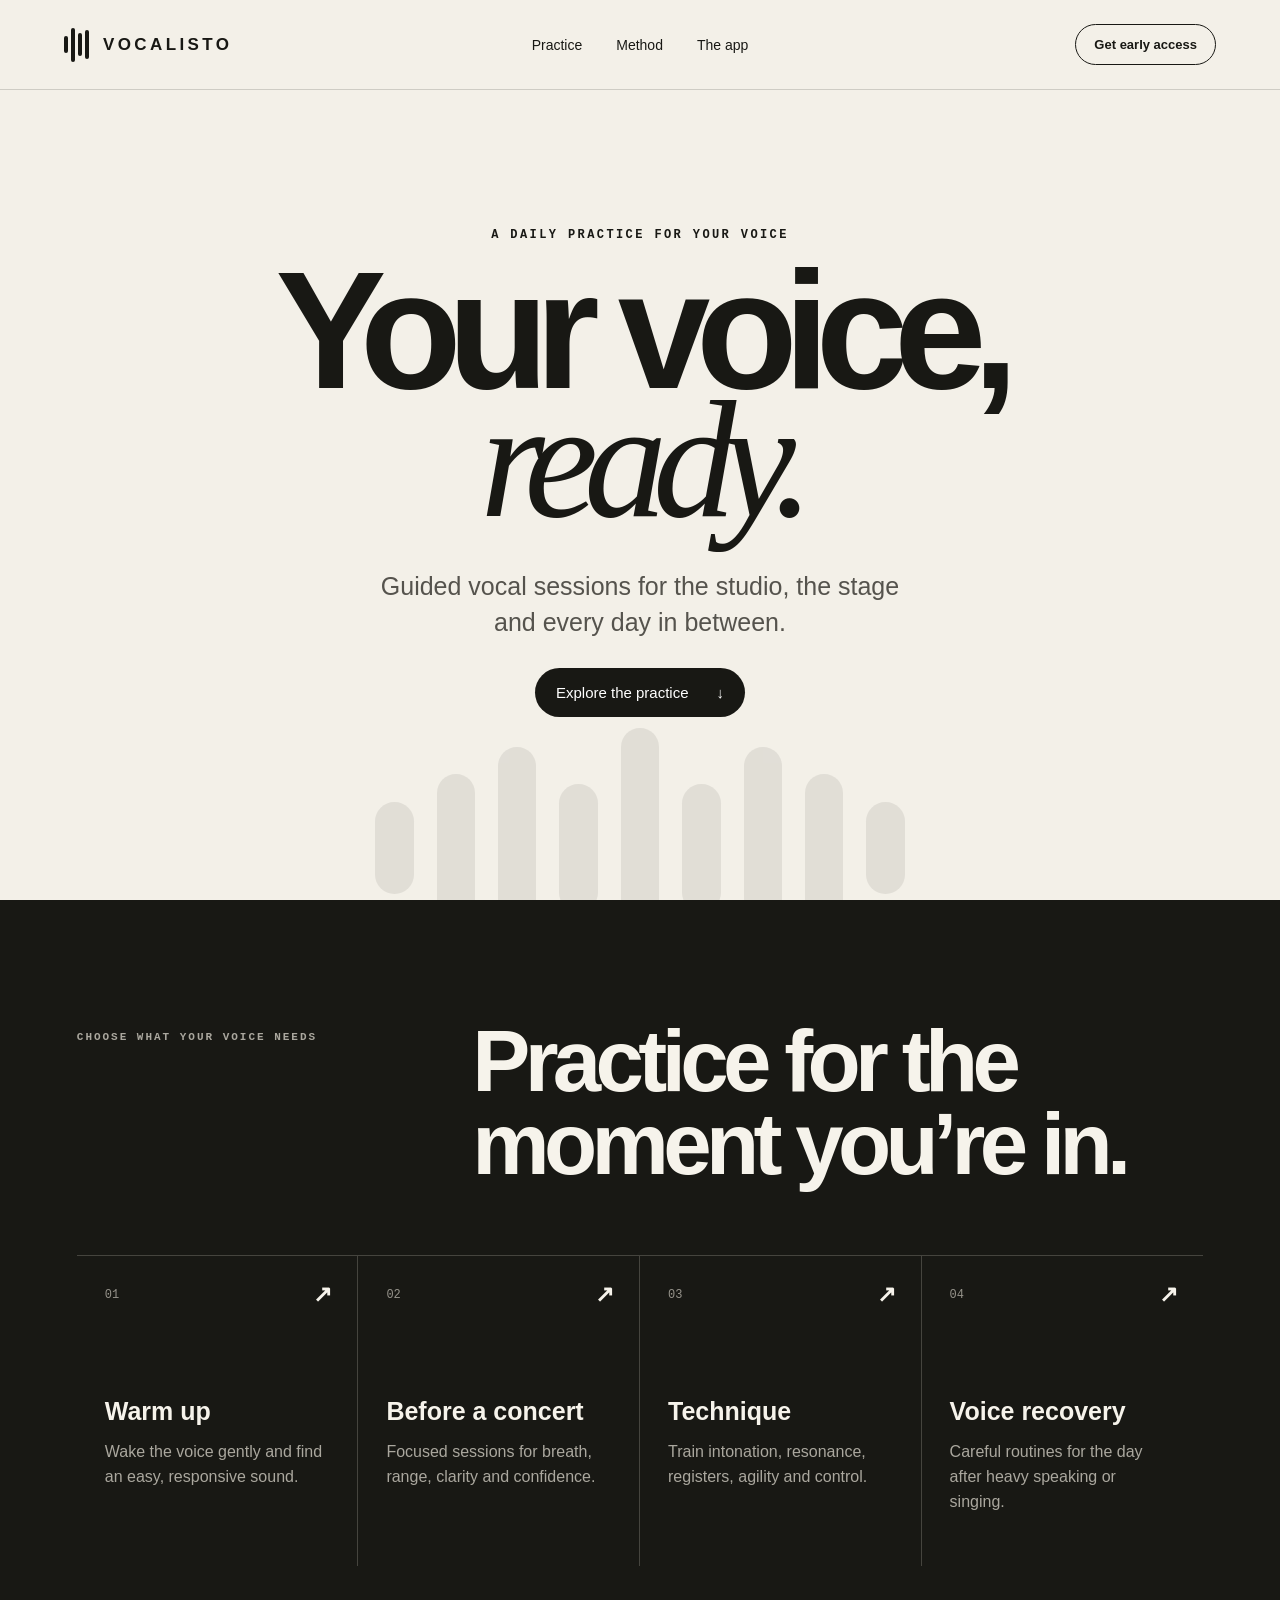
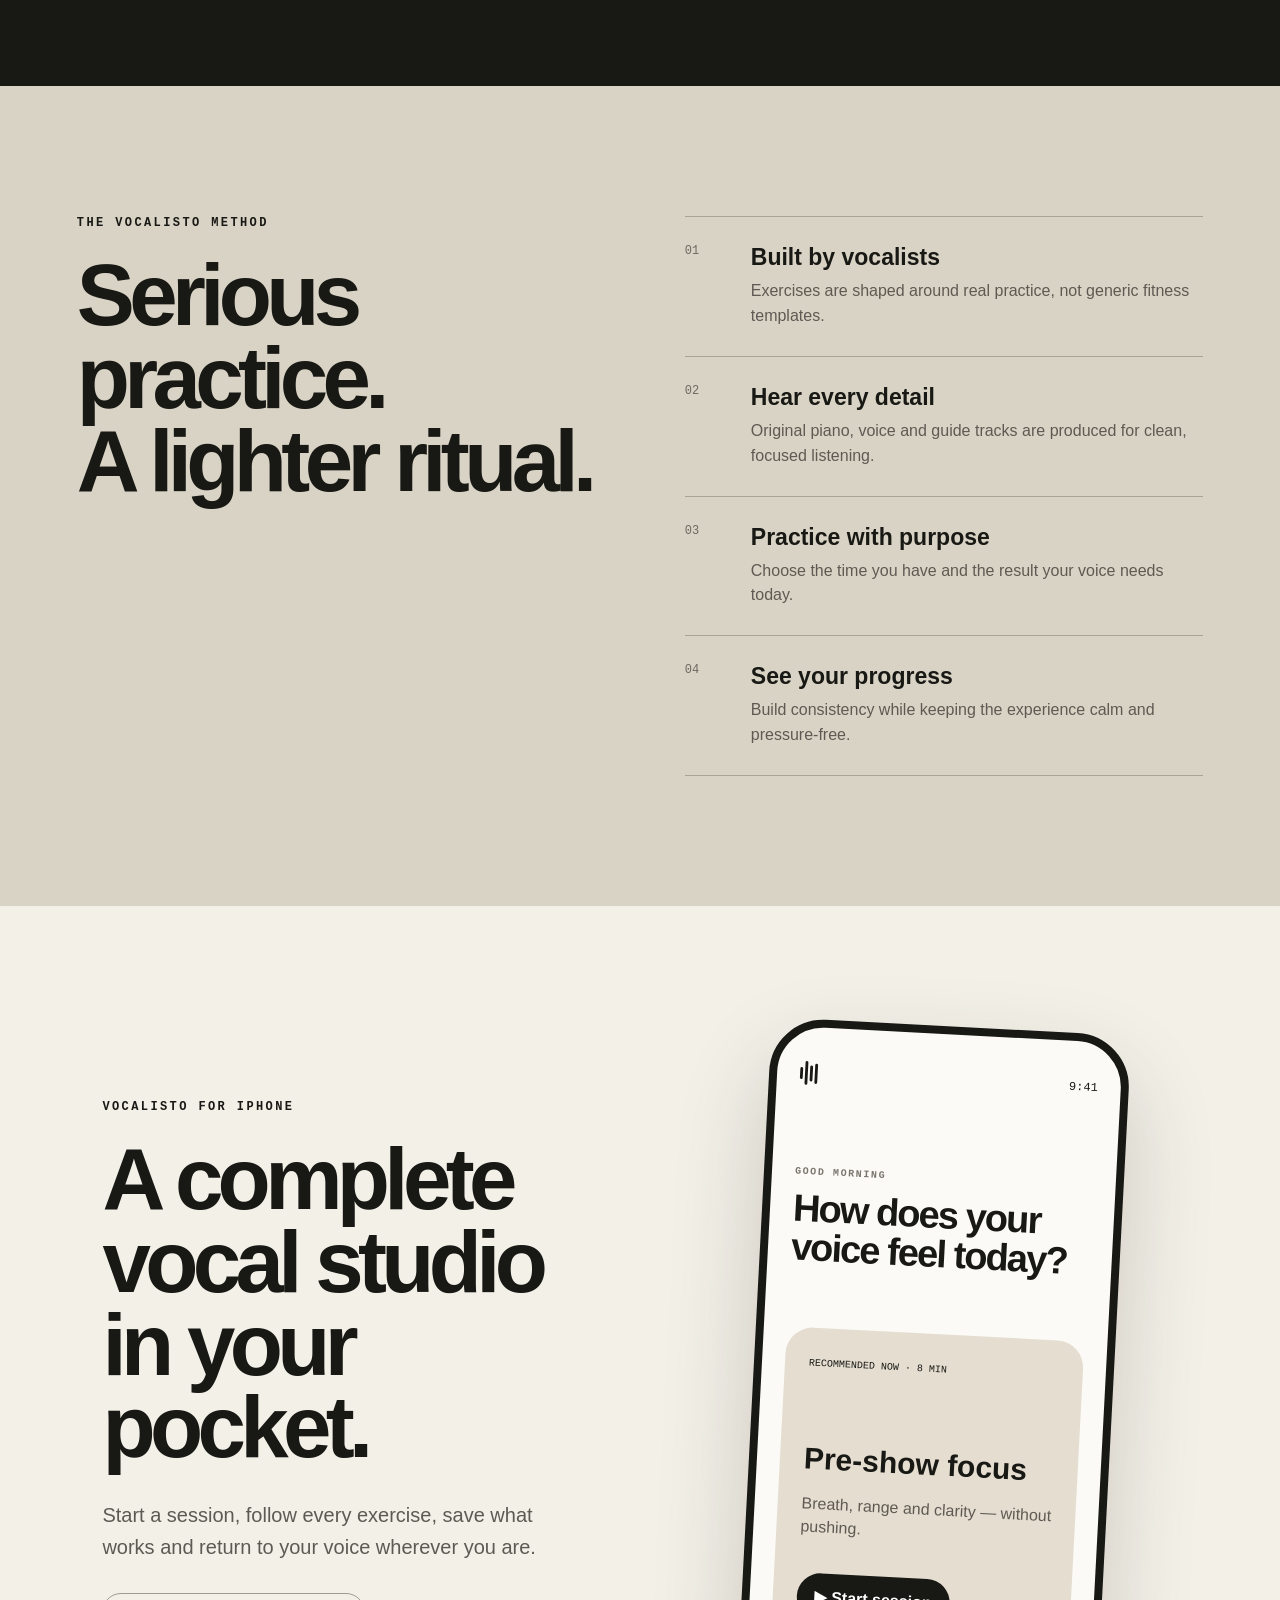
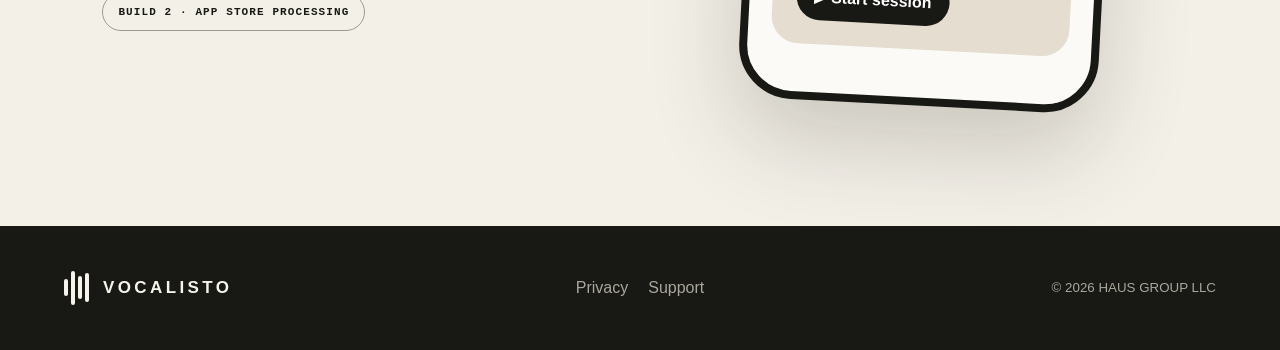
==== index.html @ 2b1caf14 "Replace old Vocalisto mouse site" ====
<!doctype html>
<html lang="en">
<head>
  <meta charset="utf-8">
  <meta name="viewport" content="width=device-width,initial-scale=1">
  <title>Vocalisto — Your voice, ready</title>
  <meta name="description" content="High-quality guided vocal practice for warm-up, technique, performance and recovery.">
  <meta property="og:title" content="Vocalisto — Your voice, ready">
  <meta property="og:description" content="Guided vocal sessions for the studio, the stage and every day in between.">
  <meta property="og:type" content="website">
  <meta property="og:url" content="https://vocalisto.app">
  <style>
    :root{--ink:#181814;--cream:#f3f0e8;--paper:#fbfaf6;--stone:#d9d3c5;--muted:#5e5a53;--line:#aaa397}
    *{box-sizing:border-box}html{scroll-behavior:smooth}body{margin:0;background:var(--cream);color:var(--ink);font-family:-apple-system,BlinkMacSystemFont,"Helvetica Neue",Arial,sans-serif}a{color:inherit}
    .mark{height:36px;display:flex;align-items:center;gap:3px}.mark i{display:block;width:4px;height:17px;border-radius:4px;background:currentColor}.mark i:nth-child(2){height:34px}.mark i:nth-child(3){height:23px}.mark i:nth-child(4){height:29px}
    header{position:absolute;z-index:10;width:100%;height:90px;display:grid;grid-template-columns:1fr auto 1fr;align-items:center;padding:0 clamp(24px,5vw,78px);border-bottom:1px solid #1818142b}.brand{display:flex;align-items:center;gap:14px;text-decoration:none;letter-spacing:.2em;font-size:17px}.nav{display:flex;gap:34px}.nav a{text-decoration:none;font-size:14px}.nav a:hover{text-decoration:underline;text-underline-offset:5px}.pill{justify-self:end;padding:12px 18px;border:1px solid;border-radius:99px;text-decoration:none;font-size:13px;font-weight:650}
    .hero{position:relative;min-height:100svh;display:flex;flex-direction:column;justify-content:center;align-items:center;padding:145px 24px 100px;text-align:center;overflow:hidden}.kicker{margin:0 0 24px;font:600 12px ui-monospace,SFMono-Regular,Menlo,monospace;letter-spacing:.2em}.hero h1{margin:0;font-size:clamp(78px,13vw,190px);line-height:.77;letter-spacing:-.085em}.hero h1 em{font-family:Georgia,serif;font-weight:400}.lede{max-width:560px;margin:44px auto 28px;color:#55534d;font-size:clamp(19px,2vw,25px);line-height:1.45}.cta{display:inline-flex;gap:28px;padding:16px 21px;border-radius:99px;background:var(--ink);color:white;text-decoration:none;font-size:15px}.sound{position:absolute;left:0;right:0;bottom:-68px;height:240px;display:flex;align-items:center;justify-content:center;gap:clamp(8px,1.8vw,29px);opacity:.08}.sound span{width:clamp(15px,3vw,48px);height:38%;border-radius:99px;background:var(--ink)}.sound span:nth-child(2),.sound span:nth-child(8){height:62%}.sound span:nth-child(3),.sound span:nth-child(7){height:84%}.sound span:nth-child(4),.sound span:nth-child(6){height:53%}.sound span:nth-child(5){height:100%}
    .practice{padding:120px clamp(24px,6vw,96px);background:var(--ink);color:#f6f3eb}.section-head{display:grid;grid-template-columns:1fr 2fr;gap:30px;margin-bottom:70px}.section-head>p{font:600 11px ui-monospace,monospace;letter-spacing:.18em;color:#aaa79e}.section-head h2,.method h2,.app-copy h2{margin:0;font-size:clamp(48px,6.8vw,98px);line-height:.95;letter-spacing:-.065em}.category-grid{display:grid;grid-template-columns:repeat(4,1fr);border-top:1px solid #45443e}.category-grid article{position:relative;min-height:310px;padding:28px;border-right:1px solid #45443e}.category-grid article:last-child{border:0}.category-grid small{color:#96938b;font:12px ui-monospace,monospace}.category-grid h3{margin:95px 0 14px;font-size:25px}.category-grid p{max-width:250px;margin:0;color:#aaa79e;line-height:1.55}.category-grid b{position:absolute;right:25px;top:25px;font-size:23px}
    .method{display:grid;grid-template-columns:1fr 1fr;gap:7vw;padding:130px clamp(24px,6vw,96px);background:var(--stone)}.features{border-top:1px solid var(--line)}.features article{display:grid;grid-template-columns:48px 1fr;gap:18px;padding:27px 0;border-bottom:1px solid var(--line)}.features small{font:12px ui-monospace,monospace;color:#6c6860}.features h3{margin:0 0 8px;font-size:23px}.features p{max-width:520px;margin:0;color:var(--muted);line-height:1.55}
    .app{min-height:820px;display:grid;grid-template-columns:1fr 1fr;align-items:center;gap:8vw;padding:120px clamp(24px,8vw,140px);overflow:hidden}.app-copy>p:not(.kicker){max-width:570px;margin:30px 0;color:var(--muted);font-size:20px;line-height:1.6}.coming{display:inline-block;padding:12px 15px;border:1px solid #9f9b91;border-radius:99px;font:600 11px ui-monospace,monospace;letter-spacing:.1em}.phone{justify-self:center;width:min(360px,82vw);min-height:680px;padding:28px 23px;border:8px solid var(--ink);border-radius:54px;background:var(--paper);box-shadow:0 40px 90px #2d271b33;transform:rotate(3deg)}.phone-bar{display:flex;justify-content:space-between;align-items:center}.phone-bar .mark{transform:scale(.7);transform-origin:left}.phone-bar span{font:12px ui-monospace,monospace}.phone>p{margin:75px 0 12px;font:600 10px ui-monospace,monospace;letter-spacing:.16em;color:#79756d}.phone>h3{margin:0;font-size:38px;line-height:1.03;letter-spacing:-.05em}.session{margin-top:60px;padding:24px;border-radius:27px;background:#e4ddd0}.session small{font:10px ui-monospace,monospace}.session strong{display:block;margin:72px 0 10px;font-size:30px}.session p{color:var(--muted);line-height:1.45}.session span{display:inline-block;margin-top:18px;border-radius:99px;padding:14px 18px;background:var(--ink);color:#fff;font-weight:650}
    footer{display:grid;grid-template-columns:1fr auto 1fr;align-items:center;gap:30px;padding:44px clamp(24px,5vw,78px);background:var(--ink);color:#f6f3eb}.footer-links{display:flex;justify-content:center;gap:20px}.footer-links a{color:#aaa79e;text-decoration:none}footer small{justify-self:end;color:#aaa79e}
    @media(max-width:800px){header{height:72px;grid-template-columns:1fr auto;padding:0 20px}.nav{display:none}.brand{font-size:14px}.pill{font-size:11px;padding:10px 13px}.hero{padding-top:110px}.hero h1{font-size:clamp(70px,25vw,110px)}.section-head,.method,.app{grid-template-columns:1fr}.section-head{margin-bottom:40px}.category-grid{grid-template-columns:1fr}.category-grid article{min-height:210px;border-right:0;border-bottom:1px solid #45443e}.category-grid h3{margin-top:58px}.practice,.method,.app{padding-top:85px;padding-bottom:85px}.method{gap:60px}.app{gap:70px}.phone{min-height:600px}footer{grid-template-columns:1fr}.footer-links{justify-content:flex-start}footer small{justify-self:start}}
  </style>
</head>
<body>
  <header><a class="brand" href="#top"><span class="mark"><i></i><i></i><i></i><i></i></span><b>VOCALISTO</b></a><nav class="nav"><a href="#practice">Practice</a><a href="#method">Method</a><a href="#app">The app</a></nav><a class="pill" href="#app">Get early access</a></header>
  <main>
    <section class="hero" id="top"><p class="kicker">A DAILY PRACTICE FOR YOUR VOICE</p><h1>Your voice,<br><em>ready.</em></h1><p class="lede">Guided vocal sessions for the studio, the stage and every day in between.</p><a class="cta" href="#practice">Explore the practice <span>↓</span></a><div class="sound"><span></span><span></span><span></span><span></span><span></span><span></span><span></span><span></span><span></span></div></section>
    <section class="practice" id="practice"><div class="section-head"><p>CHOOSE WHAT YOUR VOICE NEEDS</p><h2>Practice for the<br>moment you’re in.</h2></div><div class="category-grid">
      <article><small>01</small><b>↗</b><h3>Warm up</h3><p>Wake the voice gently and find an easy, responsive sound.</p></article>
      <article><small>02</small><b>↗</b><h3>Before a concert</h3><p>Focused sessions for breath, range, clarity and confidence.</p></article>
      <article><small>03</small><b>↗</b><h3>Technique</h3><p>Train intonation, resonance, registers, agility and control.</p></article>
      <article><small>04</small><b>↗</b><h3>Voice recovery</h3><p>Careful routines for the day after heavy speaking or singing.</p></article>
    </div></section>
    <section class="method" id="method"><div><p class="kicker">THE VOCALISTO METHOD</p><h2>Serious practice.<br>A lighter ritual.</h2></div><div class="features">
      <article><small>01</small><div><h3>Built by vocalists</h3><p>Exercises are shaped around real practice, not generic fitness templates.</p></div></article>
      <article><small>02</small><div><h3>Hear every detail</h3><p>Original piano, voice and guide tracks are produced for clean, focused listening.</p></div></article>
      <article><small>03</small><div><h3>Practice with purpose</h3><p>Choose the time you have and the result your voice needs today.</p></div></article>
      <article><small>04</small><div><h3>See your progress</h3><p>Build consistency while keeping the experience calm and pressure-free.</p></div></article>
    </div></section>
    <section class="app" id="app"><div class="app-copy"><p class="kicker">VOCALISTO FOR IPHONE</p><h2>A complete vocal studio in your pocket.</h2><p>Start a session, follow every exercise, save what works and return to your voice wherever you are.</p><span class="coming">BUILD 2 · APP STORE PROCESSING</span></div><div class="phone"><div class="phone-bar"><span class="mark"><i></i><i></i><i></i><i></i></span><span>9:41</span></div><p>GOOD MORNING</p><h3>How does your<br>voice feel today?</h3><div class="session"><small>RECOMMENDED NOW · 8 MIN</small><strong>Pre-show focus</strong><p>Breath, range and clarity — without pushing.</p><span>▶ Start session</span></div></div></section>
  </main>
  <footer><div class="brand"><span class="mark"><i></i><i></i><i></i><i></i></span><b>VOCALISTO</b></div><div class="footer-links"><a href="/privacy.html">Privacy</a><a href="/support.html">Support</a></div><small>© 2026 HAUS GROUP LLC</small></footer>
</body>
</html>
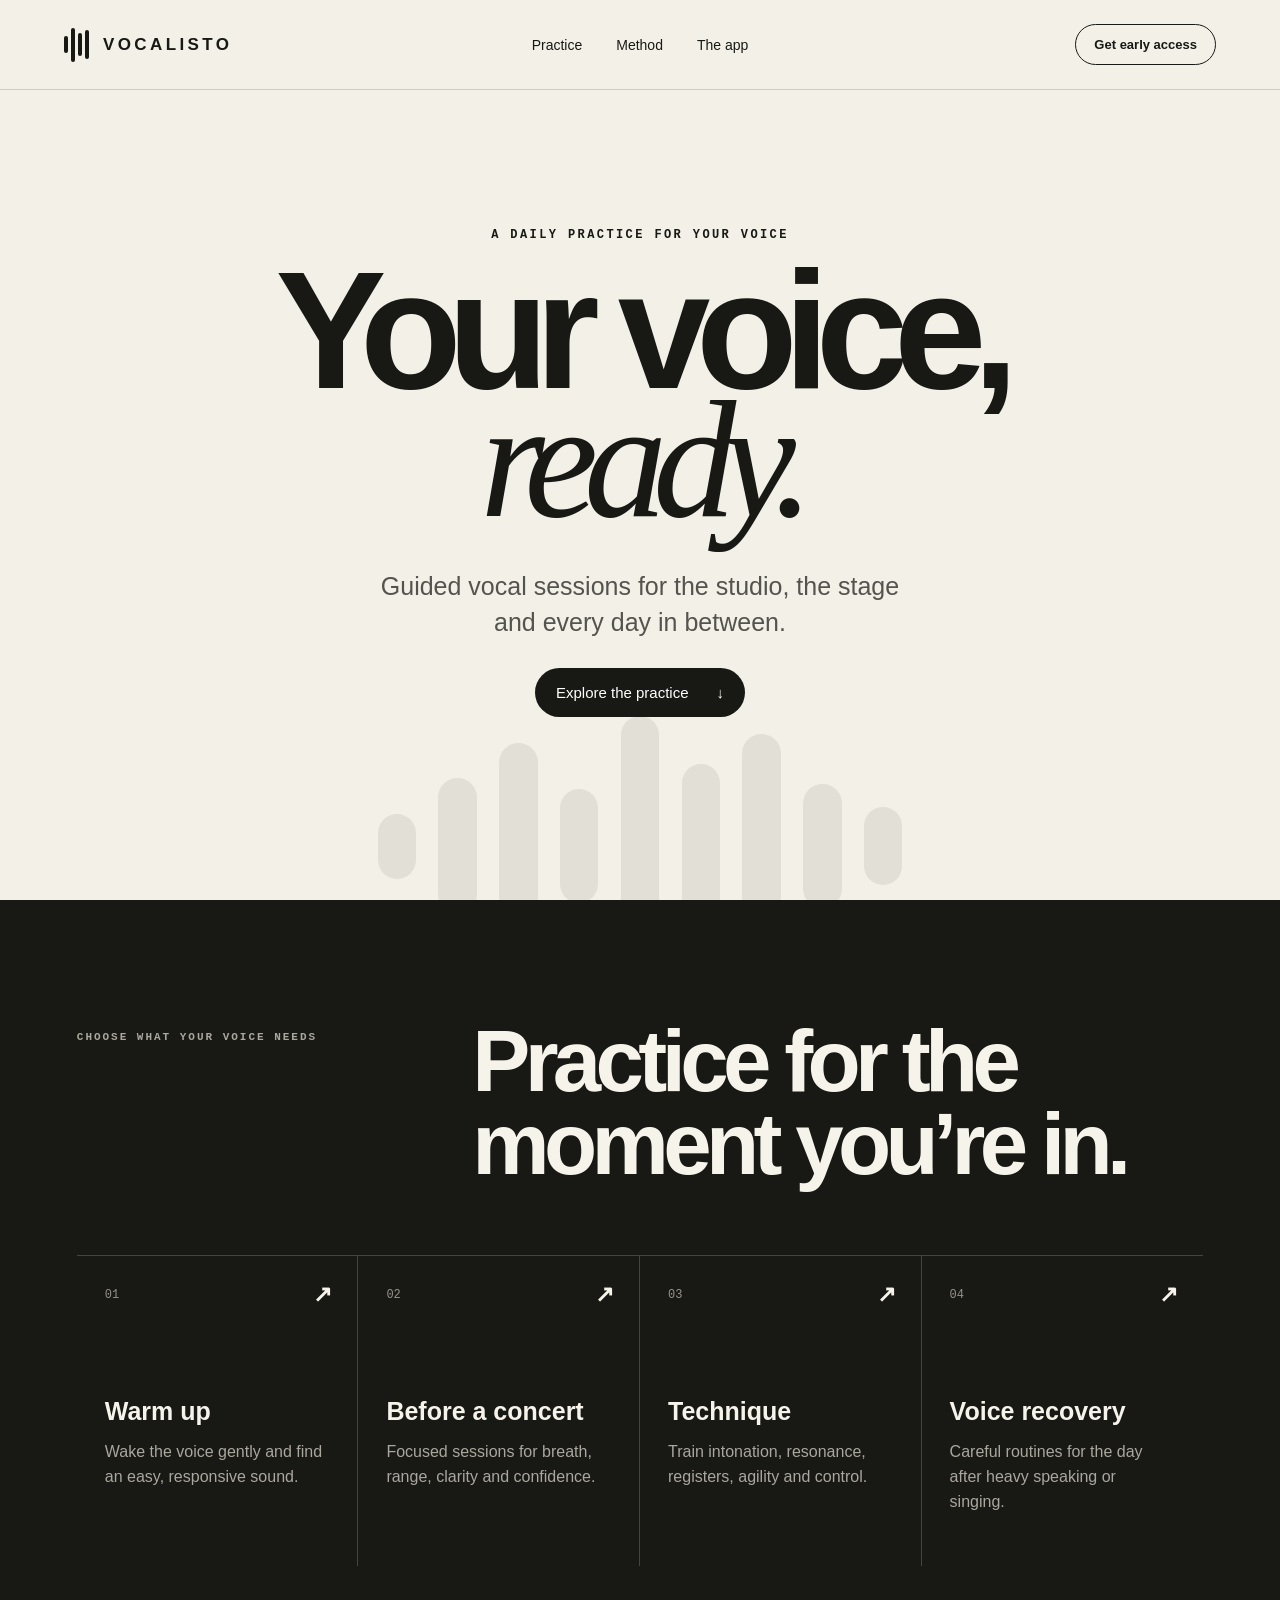
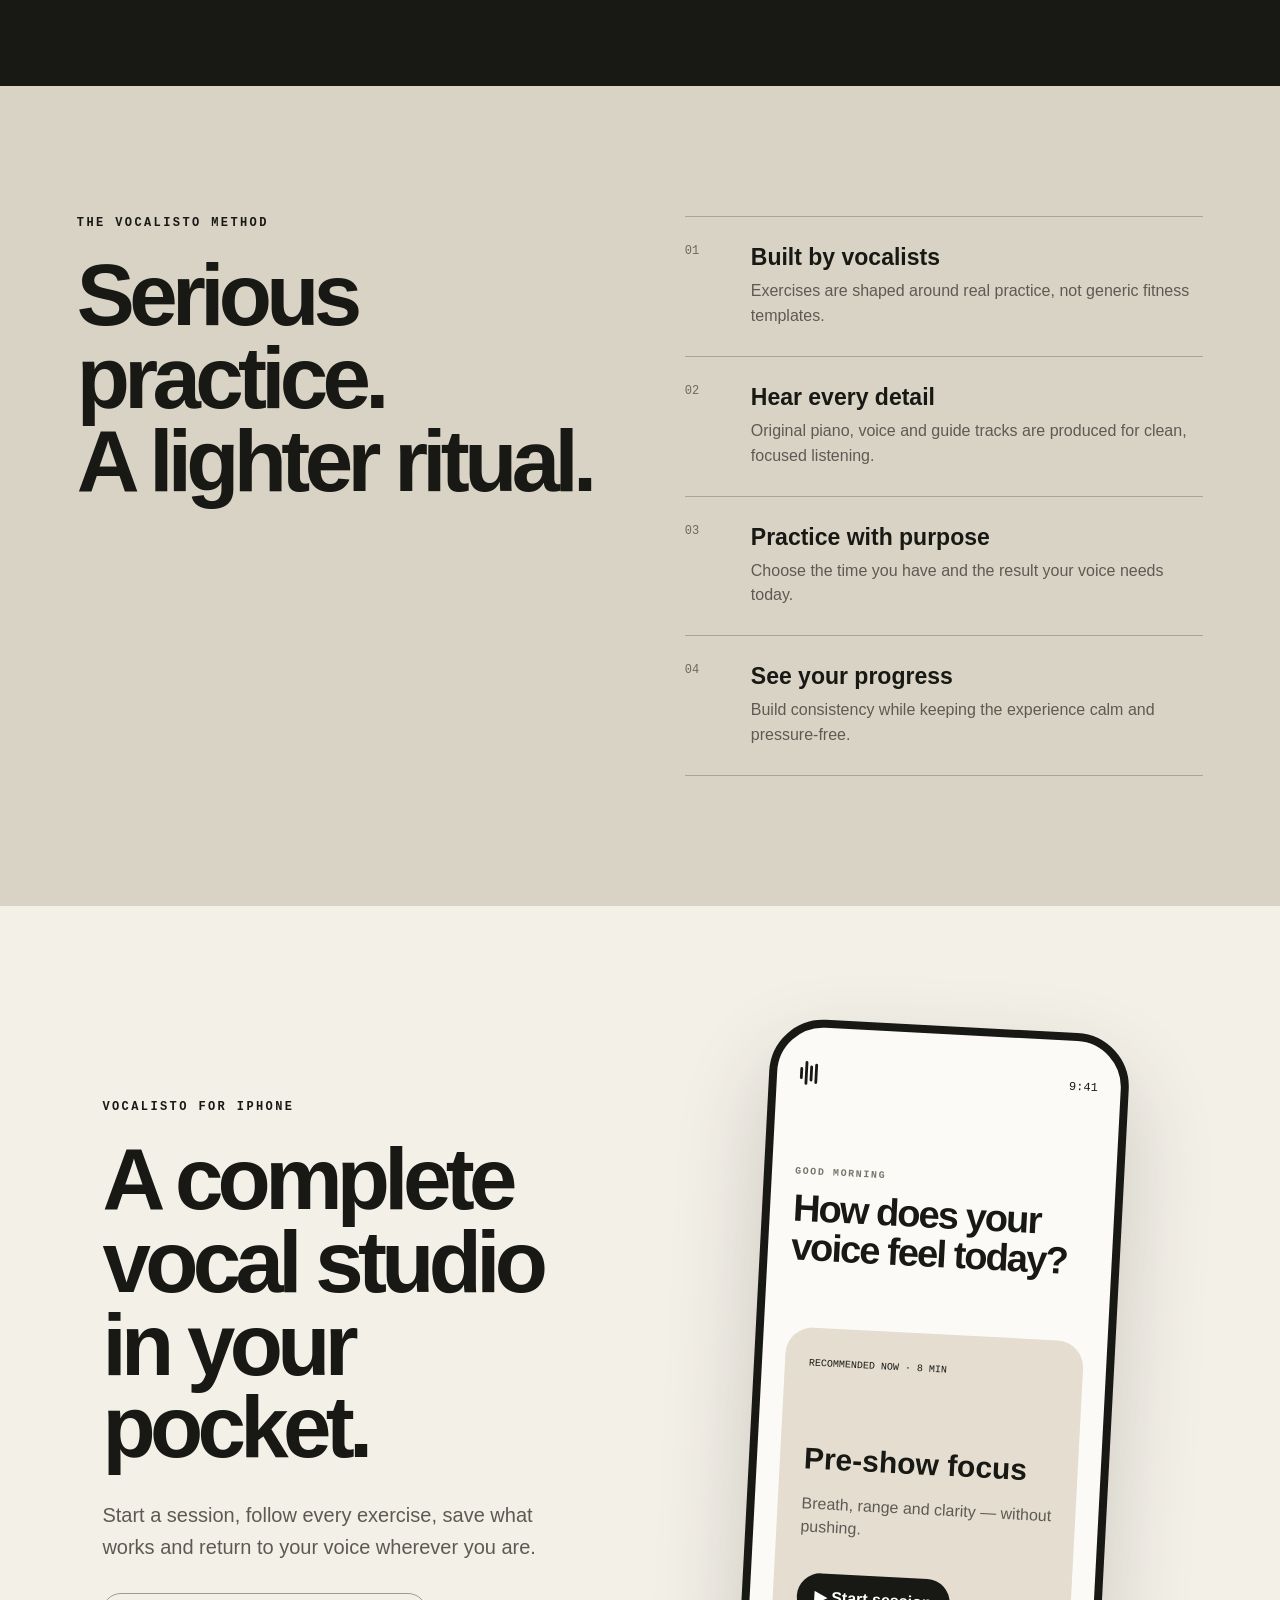
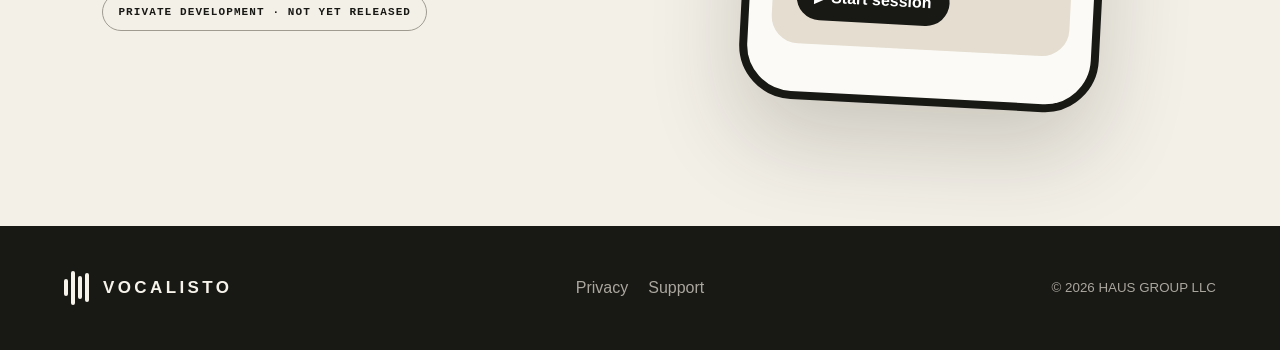
==== commit 56350cd7: "Build responsive Vocalisto public knowledge site" ====
--- a/index.html
+++ b/index.html
@@ -12,20 +12,23 @@
   <style>
     :root{--ink:#181814;--cream:#f3f0e8;--paper:#fbfaf6;--stone:#d9d3c5;--muted:#5e5a53;--line:#aaa397}
     *{box-sizing:border-box}html{scroll-behavior:smooth}body{margin:0;background:var(--cream);color:var(--ink);font-family:-apple-system,BlinkMacSystemFont,"Helvetica Neue",Arial,sans-serif}a{color:inherit}
-    .mark{height:36px;display:flex;align-items:center;gap:3px}.mark i{display:block;width:4px;height:17px;border-radius:4px;background:currentColor}.mark i:nth-child(2){height:34px}.mark i:nth-child(3){height:23px}.mark i:nth-child(4){height:29px}
+    .mark{height:36px;display:flex;align-items:center;gap:3px}.mark i{display:block;width:4px;height:17px;border-radius:4px;background:currentColor;transform-origin:center;transition:transform .3s cubic-bezier(.2,.8,.2,1)}.mark i:nth-child(2){height:34px}.mark i:nth-child(3){height:23px}.mark i:nth-child(4){height:29px}.brand:hover .mark i,.brand:focus-visible .mark i{animation:mark-listen .72s ease-in-out}.brand:hover .mark i:nth-child(2),.brand:focus-visible .mark i:nth-child(2){animation-delay:.06s}.brand:hover .mark i:nth-child(3),.brand:focus-visible .mark i:nth-child(3){animation-delay:.12s}.brand:hover .mark i:nth-child(4),.brand:focus-visible .mark i:nth-child(4){animation-delay:.18s}
     header{position:absolute;z-index:10;width:100%;height:90px;display:grid;grid-template-columns:1fr auto 1fr;align-items:center;padding:0 clamp(24px,5vw,78px);border-bottom:1px solid #1818142b}.brand{display:flex;align-items:center;gap:14px;text-decoration:none;letter-spacing:.2em;font-size:17px}.nav{display:flex;gap:34px}.nav a{text-decoration:none;font-size:14px}.nav a:hover{text-decoration:underline;text-underline-offset:5px}.pill{justify-self:end;padding:12px 18px;border:1px solid;border-radius:99px;text-decoration:none;font-size:13px;font-weight:650}
-    .hero{position:relative;min-height:100svh;display:flex;flex-direction:column;justify-content:center;align-items:center;padding:145px 24px 100px;text-align:center;overflow:hidden}.kicker{margin:0 0 24px;font:600 12px ui-monospace,SFMono-Regular,Menlo,monospace;letter-spacing:.2em}.hero h1{margin:0;font-size:clamp(78px,13vw,190px);line-height:.77;letter-spacing:-.085em}.hero h1 em{font-family:Georgia,serif;font-weight:400}.lede{max-width:560px;margin:44px auto 28px;color:#55534d;font-size:clamp(19px,2vw,25px);line-height:1.45}.cta{display:inline-flex;gap:28px;padding:16px 21px;border-radius:99px;background:var(--ink);color:white;text-decoration:none;font-size:15px}.sound{position:absolute;left:0;right:0;bottom:-68px;height:240px;display:flex;align-items:center;justify-content:center;gap:clamp(8px,1.8vw,29px);opacity:.08}.sound span{width:clamp(15px,3vw,48px);height:38%;border-radius:99px;background:var(--ink)}.sound span:nth-child(2),.sound span:nth-child(8){height:62%}.sound span:nth-child(3),.sound span:nth-child(7){height:84%}.sound span:nth-child(4),.sound span:nth-child(6){height:53%}.sound span:nth-child(5){height:100%}
+    .hero{position:relative;min-height:100svh;display:flex;flex-direction:column;justify-content:center;align-items:center;padding:145px 24px 100px;text-align:center;overflow:hidden}.kicker{margin:0 0 24px;font:600 12px ui-monospace,SFMono-Regular,Menlo,monospace;letter-spacing:.2em}.hero h1{margin:0;font-size:clamp(78px,13vw,190px);line-height:.77;letter-spacing:-.085em}.hero h1 em{font-family:Georgia,serif;font-weight:400}.lede{max-width:560px;margin:44px auto 28px;color:#55534d;font-size:clamp(19px,2vw,25px);line-height:1.45}.cta{position:relative;z-index:2;display:inline-flex;gap:28px;padding:16px 21px;border-radius:99px;background:var(--ink);color:white;text-decoration:none;font-size:15px}.sound{appearance:none;position:absolute;left:50%;bottom:-76px;width:min(1080px,90vw);height:260px;margin:0;padding:0;border:0;background:transparent;display:flex;align-items:center;justify-content:center;gap:clamp(10px,1.75vw,28px);opacity:.1;cursor:crosshair;transform:translateX(-50%);touch-action:manipulation}.sound span{--energy:0;display:block;width:clamp(15px,3vw,48px);height:calc(var(--level) * 100%);border-radius:99px;background:var(--ink);transform:scaleY(calc(1 + var(--energy) * .34));transform-origin:center bottom;transition:transform .18s cubic-bezier(.2,.8,.2,1),opacity .18s ease;opacity:calc(.72 + var(--energy) * .28)}.sound.is-pulsing span{animation:wave-pulse .62s cubic-bezier(.2,.8,.2,1)}.sound.is-pulsing span:nth-child(2),.sound.is-pulsing span:nth-child(8){animation-delay:.04s}.sound.is-pulsing span:nth-child(3),.sound.is-pulsing span:nth-child(7){animation-delay:.08s}.sound.is-pulsing span:nth-child(4),.sound.is-pulsing span:nth-child(6){animation-delay:.12s}.sound.is-pulsing span:nth-child(5){animation-delay:.16s}@keyframes wave-pulse{0%,100%{transform:scaleY(1)}42%{transform:scaleY(1.32)}}@keyframes mark-listen{0%,100%{transform:scaleY(1)}45%{transform:scaleY(.55)}}
     .practice{padding:120px clamp(24px,6vw,96px);background:var(--ink);color:#f6f3eb}.section-head{display:grid;grid-template-columns:1fr 2fr;gap:30px;margin-bottom:70px}.section-head>p{font:600 11px ui-monospace,monospace;letter-spacing:.18em;color:#aaa79e}.section-head h2,.method h2,.app-copy h2{margin:0;font-size:clamp(48px,6.8vw,98px);line-height:.95;letter-spacing:-.065em}.category-grid{display:grid;grid-template-columns:repeat(4,1fr);border-top:1px solid #45443e}.category-grid article{position:relative;min-height:310px;padding:28px;border-right:1px solid #45443e}.category-grid article:last-child{border:0}.category-grid small{color:#96938b;font:12px ui-monospace,monospace}.category-grid h3{margin:95px 0 14px;font-size:25px}.category-grid p{max-width:250px;margin:0;color:#aaa79e;line-height:1.55}.category-grid b{position:absolute;right:25px;top:25px;font-size:23px}
     .method{display:grid;grid-template-columns:1fr 1fr;gap:7vw;padding:130px clamp(24px,6vw,96px);background:var(--stone)}.features{border-top:1px solid var(--line)}.features article{display:grid;grid-template-columns:48px 1fr;gap:18px;padding:27px 0;border-bottom:1px solid var(--line)}.features small{font:12px ui-monospace,monospace;color:#6c6860}.features h3{margin:0 0 8px;font-size:23px}.features p{max-width:520px;margin:0;color:var(--muted);line-height:1.55}
     .app{min-height:820px;display:grid;grid-template-columns:1fr 1fr;align-items:center;gap:8vw;padding:120px clamp(24px,8vw,140px);overflow:hidden}.app-copy>p:not(.kicker){max-width:570px;margin:30px 0;color:var(--muted);font-size:20px;line-height:1.6}.coming{display:inline-block;padding:12px 15px;border:1px solid #9f9b91;border-radius:99px;font:600 11px ui-monospace,monospace;letter-spacing:.1em}.phone{justify-self:center;width:min(360px,82vw);min-height:680px;padding:28px 23px;border:8px solid var(--ink);border-radius:54px;background:var(--paper);box-shadow:0 40px 90px #2d271b33;transform:rotate(3deg)}.phone-bar{display:flex;justify-content:space-between;align-items:center}.phone-bar .mark{transform:scale(.7);transform-origin:left}.phone-bar span{font:12px ui-monospace,monospace}.phone>p{margin:75px 0 12px;font:600 10px ui-monospace,monospace;letter-spacing:.16em;color:#79756d}.phone>h3{margin:0;font-size:38px;line-height:1.03;letter-spacing:-.05em}.session{margin-top:60px;padding:24px;border-radius:27px;background:#e4ddd0}.session small{font:10px ui-monospace,monospace}.session strong{display:block;margin:72px 0 10px;font-size:30px}.session p{color:var(--muted);line-height:1.45}.session span{display:inline-block;margin-top:18px;border-radius:99px;padding:14px 18px;background:var(--ink);color:#fff;font-weight:650}
     footer{display:grid;grid-template-columns:1fr auto 1fr;align-items:center;gap:30px;padding:44px clamp(24px,5vw,78px);background:var(--ink);color:#f6f3eb}.footer-links{display:flex;justify-content:center;gap:20px}.footer-links a{color:#aaa79e;text-decoration:none}footer small{justify-self:end;color:#aaa79e}
     @media(max-width:800px){header{height:72px;grid-template-columns:1fr auto;padding:0 20px}.nav{display:none}.brand{font-size:14px}.pill{font-size:11px;padding:10px 13px}.hero{padding-top:110px}.hero h1{font-size:clamp(70px,25vw,110px)}.section-head,.method,.app{grid-template-columns:1fr}.section-head{margin-bottom:40px}.category-grid{grid-template-columns:1fr}.category-grid article{min-height:210px;border-right:0;border-bottom:1px solid #45443e}.category-grid h3{margin-top:58px}.practice,.method,.app{padding-top:85px;padding-bottom:85px}.method{gap:60px}.app{gap:70px}.phone{min-height:600px}footer{grid-template-columns:1fr}.footer-links{justify-content:flex-start}footer small{justify-self:start}}
+    @media(min-width:601px) and (max-width:1100px){.hero{min-height:100svh;padding:122px 38px 118px}.hero h1{font-size:clamp(104px,15vw,156px);line-height:.75}.lede{margin-top:38px;font-size:21px}.sound{bottom:-96px;width:min(900px,94vw);height:280px;gap:clamp(14px,2.2vw,25px)}.sound span{width:clamp(22px,4.1vw,42px)}}
+    @media(max-width:600px){.sound{bottom:-82px;width:112vw;height:220px;gap:11px}.sound span{width:clamp(17px,7vw,27px)}}
+    @media(prefers-reduced-motion:reduce){html{scroll-behavior:auto}.mark i,.sound span{animation:none!important;transition:none!important}.sound span{transform:none!important}}
   </style>
 </head>
 <body>
   <header><a class="brand" href="#top"><span class="mark"><i></i><i></i><i></i><i></i></span><b>VOCALISTO</b></a><nav class="nav"><a href="#practice">Practice</a><a href="#method">Method</a><a href="#app">The app</a></nav><a class="pill" href="#app">Get early access</a></header>
   <main>
-    <section class="hero" id="top"><p class="kicker">A DAILY PRACTICE FOR YOUR VOICE</p><h1>Your voice,<br><em>ready.</em></h1><p class="lede">Guided vocal sessions for the studio, the stage and every day in between.</p><a class="cta" href="#practice">Explore the practice <span>↓</span></a><div class="sound"><span></span><span></span><span></span><span></span><span></span><span></span><span></span><span></span><span></span></div></section>
+    <section class="hero" id="top"><p class="kicker">A DAILY PRACTICE FOR YOUR VOICE</p><h1>Your voice,<br><em>ready.</em></h1><p class="lede">Guided vocal sessions for the studio, the stage and every day in between.</p><a class="cta" href="#practice">Explore the practice <span>↓</span></a><button class="sound" type="button" aria-label="Play the Vocalisto visual sound wave"><span style="--level:.25"></span><span style="--level:.52"></span><span style="--level:.79"></span><span style="--level:.44"></span><span style="--level:1"></span><span style="--level:.63"></span><span style="--level:.86"></span><span style="--level:.48"></span><span style="--level:.3"></span></button></section>
     <section class="practice" id="practice"><div class="section-head"><p>CHOOSE WHAT YOUR VOICE NEEDS</p><h2>Practice for the<br>moment you’re in.</h2></div><div class="category-grid">
       <article><small>01</small><b>↗</b><h3>Warm up</h3><p>Wake the voice gently and find an easy, responsive sound.</p></article>
       <article><small>02</small><b>↗</b><h3>Before a concert</h3><p>Focused sessions for breath, range, clarity and confidence.</p></article>
@@ -38,8 +41,11 @@
       <article><small>03</small><div><h3>Practice with purpose</h3><p>Choose the time you have and the result your voice needs today.</p></div></article>
       <article><small>04</small><div><h3>See your progress</h3><p>Build consistency while keeping the experience calm and pressure-free.</p></div></article>
     </div></section>
-    <section class="app" id="app"><div class="app-copy"><p class="kicker">VOCALISTO FOR IPHONE</p><h2>A complete vocal studio in your pocket.</h2><p>Start a session, follow every exercise, save what works and return to your voice wherever you are.</p><span class="coming">BUILD 2 · APP STORE PROCESSING</span></div><div class="phone"><div class="phone-bar"><span class="mark"><i></i><i></i><i></i><i></i></span><span>9:41</span></div><p>GOOD MORNING</p><h3>How does your<br>voice feel today?</h3><div class="session"><small>RECOMMENDED NOW · 8 MIN</small><strong>Pre-show focus</strong><p>Breath, range and clarity — without pushing.</p><span>▶ Start session</span></div></div></section>
+    <section class="app" id="app"><div class="app-copy"><p class="kicker">VOCALISTO FOR IPHONE</p><h2>A complete vocal studio in your pocket.</h2><p>Start a session, follow every exercise, save what works and return to your voice wherever you are.</p><span class="coming">PRIVATE DEVELOPMENT · NOT YET RELEASED</span></div><div class="phone"><div class="phone-bar"><span class="mark"><i></i><i></i><i></i><i></i></span><span>9:41</span></div><p>GOOD MORNING</p><h3>How does your<br>voice feel today?</h3><div class="session"><small>RECOMMENDED NOW · 8 MIN</small><strong>Pre-show focus</strong><p>Breath, range and clarity — without pushing.</p><span>▶ Start session</span></div></div></section>
   </main>
   <footer><div class="brand"><span class="mark"><i></i><i></i><i></i><i></i></span><b>VOCALISTO</b></div><div class="footer-links"><a href="/privacy.html">Privacy</a><a href="/support.html">Support</a></div><small>© 2026 HAUS GROUP LLC</small></footer>
+  <script>
+    (()=>{const wave=document.querySelector('.sound');if(!wave)return;const bars=[...wave.querySelectorAll('span')];const shape=x=>{const box=wave.getBoundingClientRect(),point=x-box.left;bars.forEach((bar,index)=>{const center=(index+.5)/bars.length*box.width;bar.style.setProperty('--energy',Math.max(0,1-Math.abs(point-center)/(box.width*.28)).toFixed(3))})};const reset=()=>bars.forEach(bar=>bar.style.removeProperty('--energy'));wave.addEventListener('pointermove',event=>shape(event.clientX));wave.addEventListener('pointerdown',event=>shape(event.clientX));wave.addEventListener('pointerleave',reset);wave.addEventListener('click',()=>{wave.classList.remove('is-pulsing');requestAnimationFrame(()=>wave.classList.add('is-pulsing'))});wave.addEventListener('animationend',()=>wave.classList.remove('is-pulsing'))})();
+  </script>
 </body>
 </html>
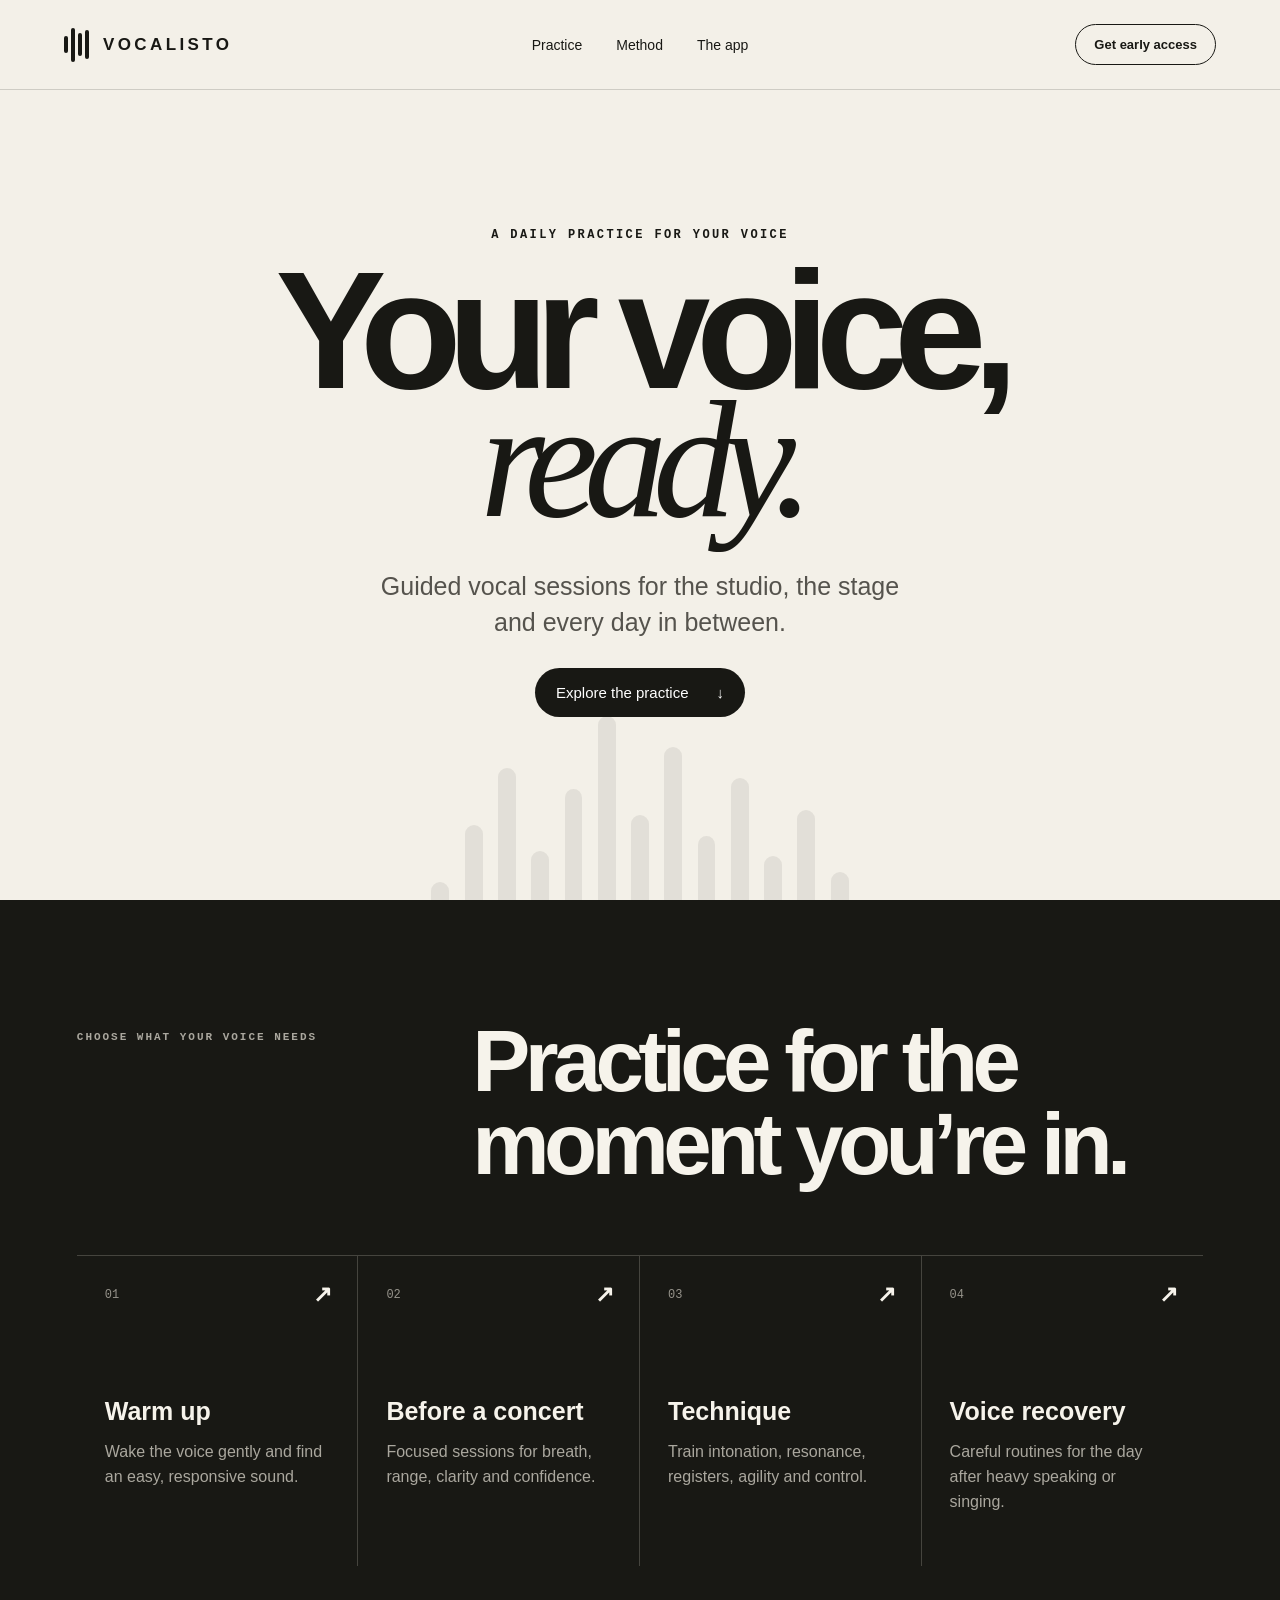
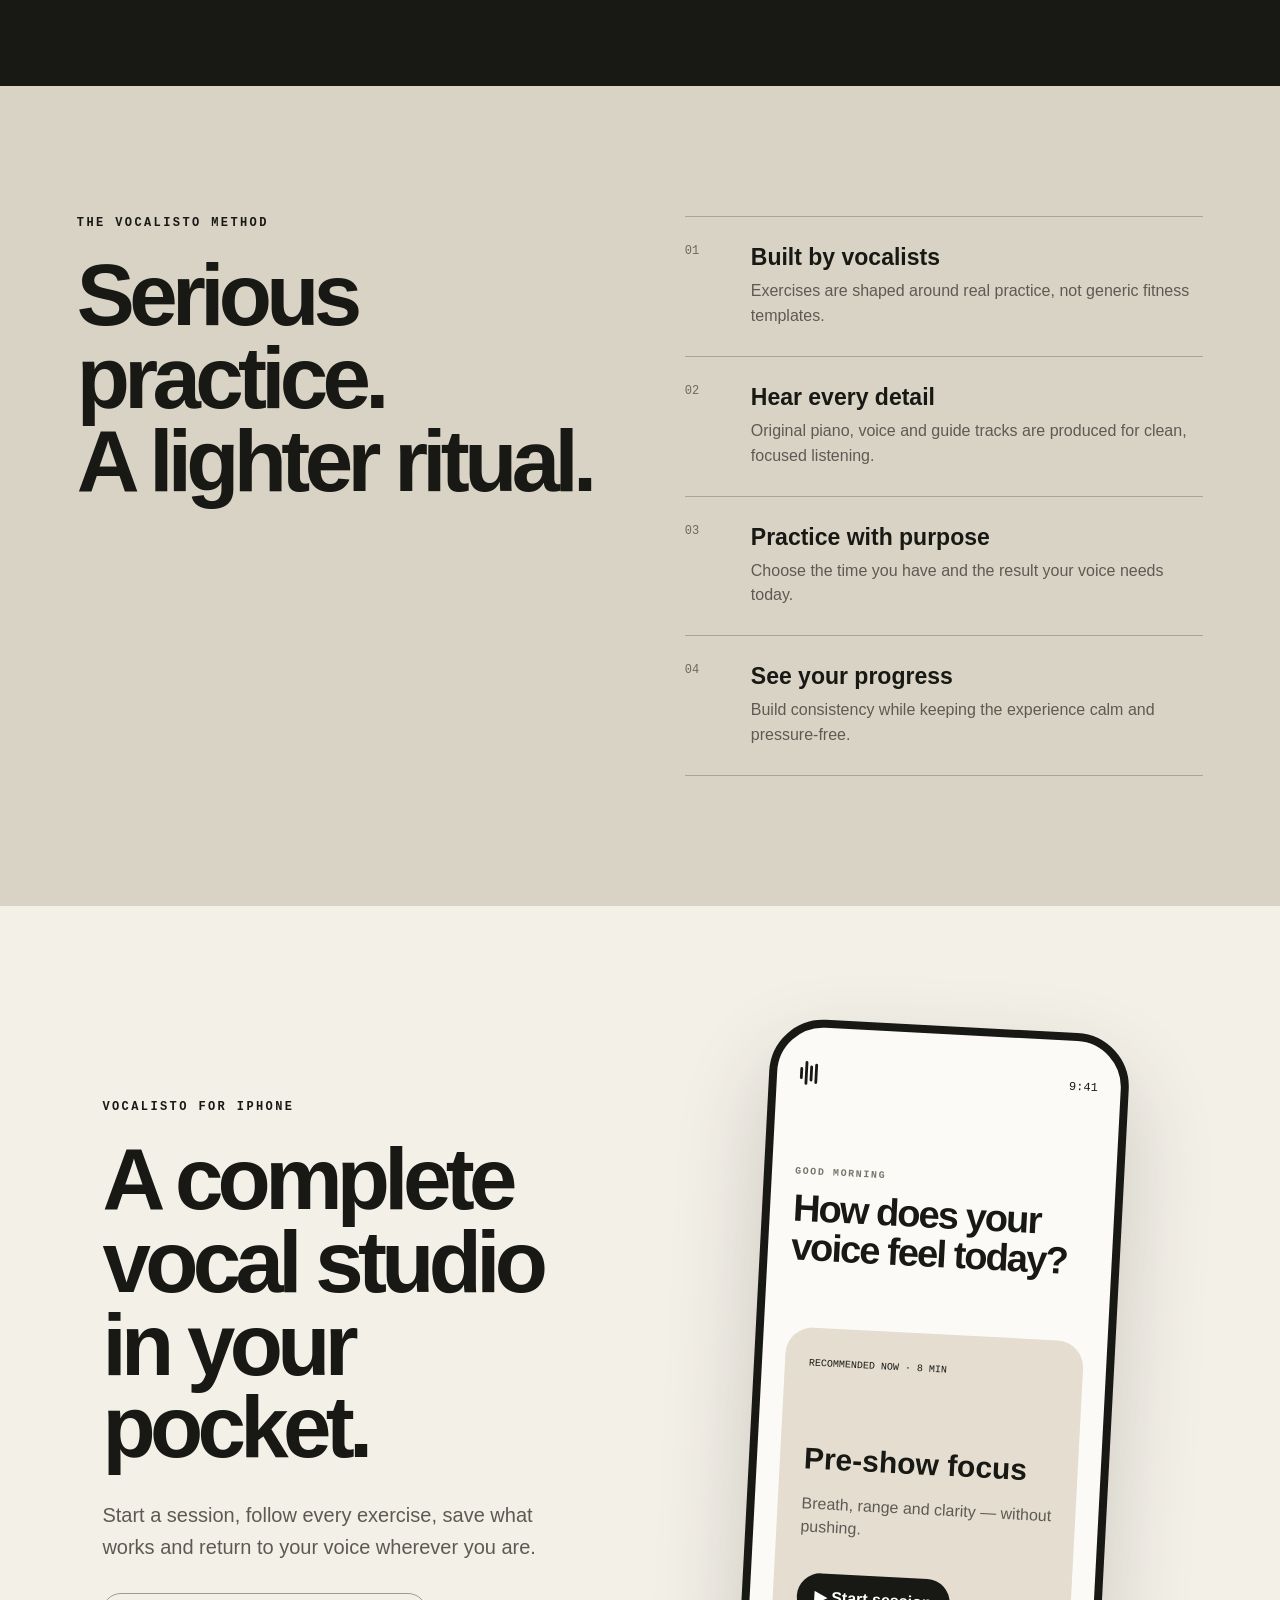
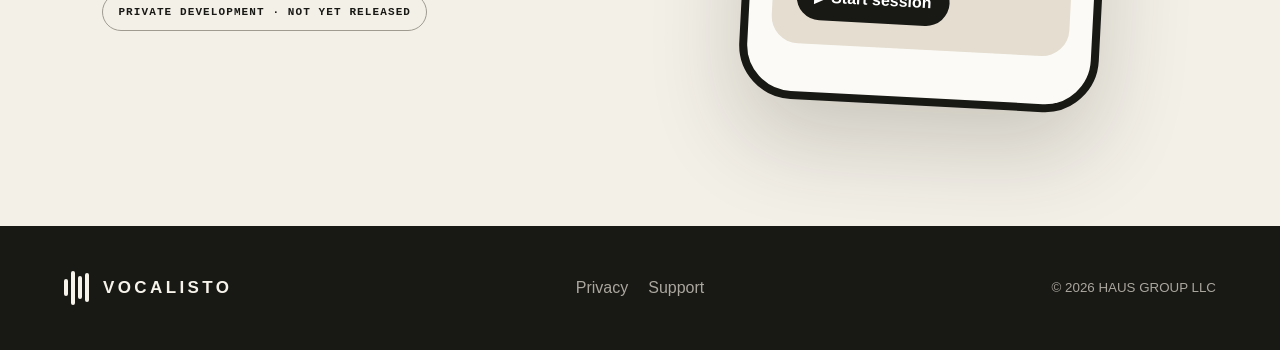
==== commit 9e6c8be9: "Refine tablet audio signature" ====
--- a/index.html
+++ b/index.html
@@ -14,13 +14,13 @@
     *{box-sizing:border-box}html{scroll-behavior:smooth}body{margin:0;background:var(--cream);color:var(--ink);font-family:-apple-system,BlinkMacSystemFont,"Helvetica Neue",Arial,sans-serif}a{color:inherit}
     .mark{height:36px;display:flex;align-items:center;gap:3px}.mark i{display:block;width:4px;height:17px;border-radius:4px;background:currentColor;transform-origin:center;transition:transform .3s cubic-bezier(.2,.8,.2,1)}.mark i:nth-child(2){height:34px}.mark i:nth-child(3){height:23px}.mark i:nth-child(4){height:29px}.brand:hover .mark i,.brand:focus-visible .mark i{animation:mark-listen .72s ease-in-out}.brand:hover .mark i:nth-child(2),.brand:focus-visible .mark i:nth-child(2){animation-delay:.06s}.brand:hover .mark i:nth-child(3),.brand:focus-visible .mark i:nth-child(3){animation-delay:.12s}.brand:hover .mark i:nth-child(4),.brand:focus-visible .mark i:nth-child(4){animation-delay:.18s}
     header{position:absolute;z-index:10;width:100%;height:90px;display:grid;grid-template-columns:1fr auto 1fr;align-items:center;padding:0 clamp(24px,5vw,78px);border-bottom:1px solid #1818142b}.brand{display:flex;align-items:center;gap:14px;text-decoration:none;letter-spacing:.2em;font-size:17px}.nav{display:flex;gap:34px}.nav a{text-decoration:none;font-size:14px}.nav a:hover{text-decoration:underline;text-underline-offset:5px}.pill{justify-self:end;padding:12px 18px;border:1px solid;border-radius:99px;text-decoration:none;font-size:13px;font-weight:650}
-    .hero{position:relative;min-height:100svh;display:flex;flex-direction:column;justify-content:center;align-items:center;padding:145px 24px 100px;text-align:center;overflow:hidden}.kicker{margin:0 0 24px;font:600 12px ui-monospace,SFMono-Regular,Menlo,monospace;letter-spacing:.2em}.hero h1{margin:0;font-size:clamp(78px,13vw,190px);line-height:.77;letter-spacing:-.085em}.hero h1 em{font-family:Georgia,serif;font-weight:400}.lede{max-width:560px;margin:44px auto 28px;color:#55534d;font-size:clamp(19px,2vw,25px);line-height:1.45}.cta{position:relative;z-index:2;display:inline-flex;gap:28px;padding:16px 21px;border-radius:99px;background:var(--ink);color:white;text-decoration:none;font-size:15px}.sound{appearance:none;position:absolute;left:50%;bottom:-76px;width:min(1080px,90vw);height:260px;margin:0;padding:0;border:0;background:transparent;display:flex;align-items:center;justify-content:center;gap:clamp(10px,1.75vw,28px);opacity:.1;cursor:crosshair;transform:translateX(-50%);touch-action:manipulation}.sound span{--energy:0;display:block;width:clamp(15px,3vw,48px);height:calc(var(--level) * 100%);border-radius:99px;background:var(--ink);transform:scaleY(calc(1 + var(--energy) * .34));transform-origin:center bottom;transition:transform .18s cubic-bezier(.2,.8,.2,1),opacity .18s ease;opacity:calc(.72 + var(--energy) * .28)}.sound.is-pulsing span{animation:wave-pulse .62s cubic-bezier(.2,.8,.2,1)}.sound.is-pulsing span:nth-child(2),.sound.is-pulsing span:nth-child(8){animation-delay:.04s}.sound.is-pulsing span:nth-child(3),.sound.is-pulsing span:nth-child(7){animation-delay:.08s}.sound.is-pulsing span:nth-child(4),.sound.is-pulsing span:nth-child(6){animation-delay:.12s}.sound.is-pulsing span:nth-child(5){animation-delay:.16s}@keyframes wave-pulse{0%,100%{transform:scaleY(1)}42%{transform:scaleY(1.32)}}@keyframes mark-listen{0%,100%{transform:scaleY(1)}45%{transform:scaleY(.55)}}
+    .hero{position:relative;min-height:100svh;display:flex;flex-direction:column;justify-content:center;align-items:center;padding:145px 24px 100px;text-align:center;overflow:hidden}.kicker{margin:0 0 24px;font:600 12px ui-monospace,SFMono-Regular,Menlo,monospace;letter-spacing:.2em}.hero h1{margin:0;font-size:clamp(78px,13vw,190px);line-height:.77;letter-spacing:-.085em}.hero h1 em{font-family:Georgia,serif;font-weight:400}.lede{max-width:560px;margin:44px auto 28px;color:#55534d;font-size:clamp(19px,2vw,25px);line-height:1.45}.cta{position:relative;z-index:2;display:inline-flex;gap:28px;padding:16px 21px;border-radius:99px;background:var(--ink);color:white;text-decoration:none;font-size:15px}.sound{appearance:none;position:absolute;left:50%;bottom:-76px;width:min(1080px,90vw);height:260px;margin:0;padding:0;border:0;background:transparent;display:flex;align-items:flex-end;justify-content:center;gap:clamp(8px,1.2vw,19px);opacity:.1;cursor:crosshair;transform:translateX(-50%);touch-action:manipulation;mask-image:linear-gradient(90deg,transparent,#000 12%,#000 88%,transparent);-webkit-mask-image:linear-gradient(90deg,transparent,#000 12%,#000 88%,transparent)}.sound span{--energy:0;display:block;width:clamp(8px,1.4vw,20px);height:calc(var(--level) * 100%);border-radius:99px;background:var(--ink);transform:scaleY(calc(1 + var(--energy) * .34));transform-origin:center bottom;transition:transform .18s cubic-bezier(.2,.8,.2,1),opacity .18s ease;opacity:calc(.72 + var(--energy) * .28)}.sound.is-pulsing span{animation:wave-pulse .62s cubic-bezier(.2,.8,.2,1)}.sound.is-pulsing span:nth-child(2),.sound.is-pulsing span:nth-child(8){animation-delay:.04s}.sound.is-pulsing span:nth-child(3),.sound.is-pulsing span:nth-child(7){animation-delay:.08s}.sound.is-pulsing span:nth-child(4),.sound.is-pulsing span:nth-child(6){animation-delay:.12s}.sound.is-pulsing span:nth-child(5){animation-delay:.16s}@keyframes wave-pulse{0%,100%{transform:scaleY(1)}42%{transform:scaleY(1.32)}}@keyframes mark-listen{0%,100%{transform:scaleY(1)}45%{transform:scaleY(.55)}}
     .practice{padding:120px clamp(24px,6vw,96px);background:var(--ink);color:#f6f3eb}.section-head{display:grid;grid-template-columns:1fr 2fr;gap:30px;margin-bottom:70px}.section-head>p{font:600 11px ui-monospace,monospace;letter-spacing:.18em;color:#aaa79e}.section-head h2,.method h2,.app-copy h2{margin:0;font-size:clamp(48px,6.8vw,98px);line-height:.95;letter-spacing:-.065em}.category-grid{display:grid;grid-template-columns:repeat(4,1fr);border-top:1px solid #45443e}.category-grid article{position:relative;min-height:310px;padding:28px;border-right:1px solid #45443e}.category-grid article:last-child{border:0}.category-grid small{color:#96938b;font:12px ui-monospace,monospace}.category-grid h3{margin:95px 0 14px;font-size:25px}.category-grid p{max-width:250px;margin:0;color:#aaa79e;line-height:1.55}.category-grid b{position:absolute;right:25px;top:25px;font-size:23px}
     .method{display:grid;grid-template-columns:1fr 1fr;gap:7vw;padding:130px clamp(24px,6vw,96px);background:var(--stone)}.features{border-top:1px solid var(--line)}.features article{display:grid;grid-template-columns:48px 1fr;gap:18px;padding:27px 0;border-bottom:1px solid var(--line)}.features small{font:12px ui-monospace,monospace;color:#6c6860}.features h3{margin:0 0 8px;font-size:23px}.features p{max-width:520px;margin:0;color:var(--muted);line-height:1.55}
     .app{min-height:820px;display:grid;grid-template-columns:1fr 1fr;align-items:center;gap:8vw;padding:120px clamp(24px,8vw,140px);overflow:hidden}.app-copy>p:not(.kicker){max-width:570px;margin:30px 0;color:var(--muted);font-size:20px;line-height:1.6}.coming{display:inline-block;padding:12px 15px;border:1px solid #9f9b91;border-radius:99px;font:600 11px ui-monospace,monospace;letter-spacing:.1em}.phone{justify-self:center;width:min(360px,82vw);min-height:680px;padding:28px 23px;border:8px solid var(--ink);border-radius:54px;background:var(--paper);box-shadow:0 40px 90px #2d271b33;transform:rotate(3deg)}.phone-bar{display:flex;justify-content:space-between;align-items:center}.phone-bar .mark{transform:scale(.7);transform-origin:left}.phone-bar span{font:12px ui-monospace,monospace}.phone>p{margin:75px 0 12px;font:600 10px ui-monospace,monospace;letter-spacing:.16em;color:#79756d}.phone>h3{margin:0;font-size:38px;line-height:1.03;letter-spacing:-.05em}.session{margin-top:60px;padding:24px;border-radius:27px;background:#e4ddd0}.session small{font:10px ui-monospace,monospace}.session strong{display:block;margin:72px 0 10px;font-size:30px}.session p{color:var(--muted);line-height:1.45}.session span{display:inline-block;margin-top:18px;border-radius:99px;padding:14px 18px;background:var(--ink);color:#fff;font-weight:650}
     footer{display:grid;grid-template-columns:1fr auto 1fr;align-items:center;gap:30px;padding:44px clamp(24px,5vw,78px);background:var(--ink);color:#f6f3eb}.footer-links{display:flex;justify-content:center;gap:20px}.footer-links a{color:#aaa79e;text-decoration:none}footer small{justify-self:end;color:#aaa79e}
     @media(max-width:800px){header{height:72px;grid-template-columns:1fr auto;padding:0 20px}.nav{display:none}.brand{font-size:14px}.pill{font-size:11px;padding:10px 13px}.hero{padding-top:110px}.hero h1{font-size:clamp(70px,25vw,110px)}.section-head,.method,.app{grid-template-columns:1fr}.section-head{margin-bottom:40px}.category-grid{grid-template-columns:1fr}.category-grid article{min-height:210px;border-right:0;border-bottom:1px solid #45443e}.category-grid h3{margin-top:58px}.practice,.method,.app{padding-top:85px;padding-bottom:85px}.method{gap:60px}.app{gap:70px}.phone{min-height:600px}footer{grid-template-columns:1fr}.footer-links{justify-content:flex-start}footer small{justify-self:start}}
-    @media(min-width:601px) and (max-width:1100px){.hero{min-height:100svh;padding:122px 38px 118px}.hero h1{font-size:clamp(104px,15vw,156px);line-height:.75}.lede{margin-top:38px;font-size:21px}.sound{bottom:-96px;width:min(900px,94vw);height:280px;gap:clamp(14px,2.2vw,25px)}.sound span{width:clamp(22px,4.1vw,42px)}}
+    @media(min-width:601px) and (max-width:1100px){.hero{min-height:100svh;padding:116px 34px 84px}.hero h1{font-size:clamp(118px,17vw,178px);line-height:.77;max-width:100%}.kicker{margin-bottom:28px}.lede{max-width:620px;margin-top:40px;font-size:22px}.sound{bottom:-94px;width:min(760px,88vw);height:185px;gap:clamp(10px,1.7vw,18px);opacity:.11;mask-image:linear-gradient(90deg,transparent,#000 18%,#000 82%,transparent);-webkit-mask-image:linear-gradient(90deg,transparent,#000 18%,#000 82%,transparent)}.sound span{width:clamp(4px,.75vw,8px)}}
     @media(max-width:600px){.sound{bottom:-82px;width:112vw;height:220px;gap:11px}.sound span{width:clamp(17px,7vw,27px)}}
     @media(prefers-reduced-motion:reduce){html{scroll-behavior:auto}.mark i,.sound span{animation:none!important;transition:none!important}.sound span{transform:none!important}}
   </style>
@@ -28,7 +28,7 @@
 <body>
   <header><a class="brand" href="#top"><span class="mark"><i></i><i></i><i></i><i></i></span><b>VOCALISTO</b></a><nav class="nav"><a href="#practice">Practice</a><a href="#method">Method</a><a href="#app">The app</a></nav><a class="pill" href="#app">Get early access</a></header>
   <main>
-    <section class="hero" id="top"><p class="kicker">A DAILY PRACTICE FOR YOUR VOICE</p><h1>Your voice,<br><em>ready.</em></h1><p class="lede">Guided vocal sessions for the studio, the stage and every day in between.</p><a class="cta" href="#practice">Explore the practice <span>↓</span></a><button class="sound" type="button" aria-label="Play the Vocalisto visual sound wave"><span style="--level:.25"></span><span style="--level:.52"></span><span style="--level:.79"></span><span style="--level:.44"></span><span style="--level:1"></span><span style="--level:.63"></span><span style="--level:.86"></span><span style="--level:.48"></span><span style="--level:.3"></span></button></section>
+    <section class="hero" id="top"><p class="kicker">A DAILY PRACTICE FOR YOUR VOICE</p><h1>Your voice,<br><em>ready.</em></h1><p class="lede">Guided vocal sessions for the studio, the stage and every day in between.</p><a class="cta" href="#practice">Explore the practice <span>↓</span></a><button class="sound" type="button" aria-label="Play the Vocalisto visual sound wave"><span style="--level:.22"></span><span style="--level:.36"></span><span style="--level:.58"></span><span style="--level:.8"></span><span style="--level:.48"></span><span style="--level:.72"></span><span style="--level:1"></span><span style="--level:.62"></span><span style="--level:.88"></span><span style="--level:.54"></span><span style="--level:.76"></span><span style="--level:.46"></span><span style="--level:.64"></span><span style="--level:.4"></span><span style="--level:.24"></span></button></section>
     <section class="practice" id="practice"><div class="section-head"><p>CHOOSE WHAT YOUR VOICE NEEDS</p><h2>Practice for the<br>moment you’re in.</h2></div><div class="category-grid">
       <article><small>01</small><b>↗</b><h3>Warm up</h3><p>Wake the voice gently and find an easy, responsive sound.</p></article>
       <article><small>02</small><b>↗</b><h3>Before a concert</h3><p>Focused sessions for breath, range, clarity and confidence.</p></article>
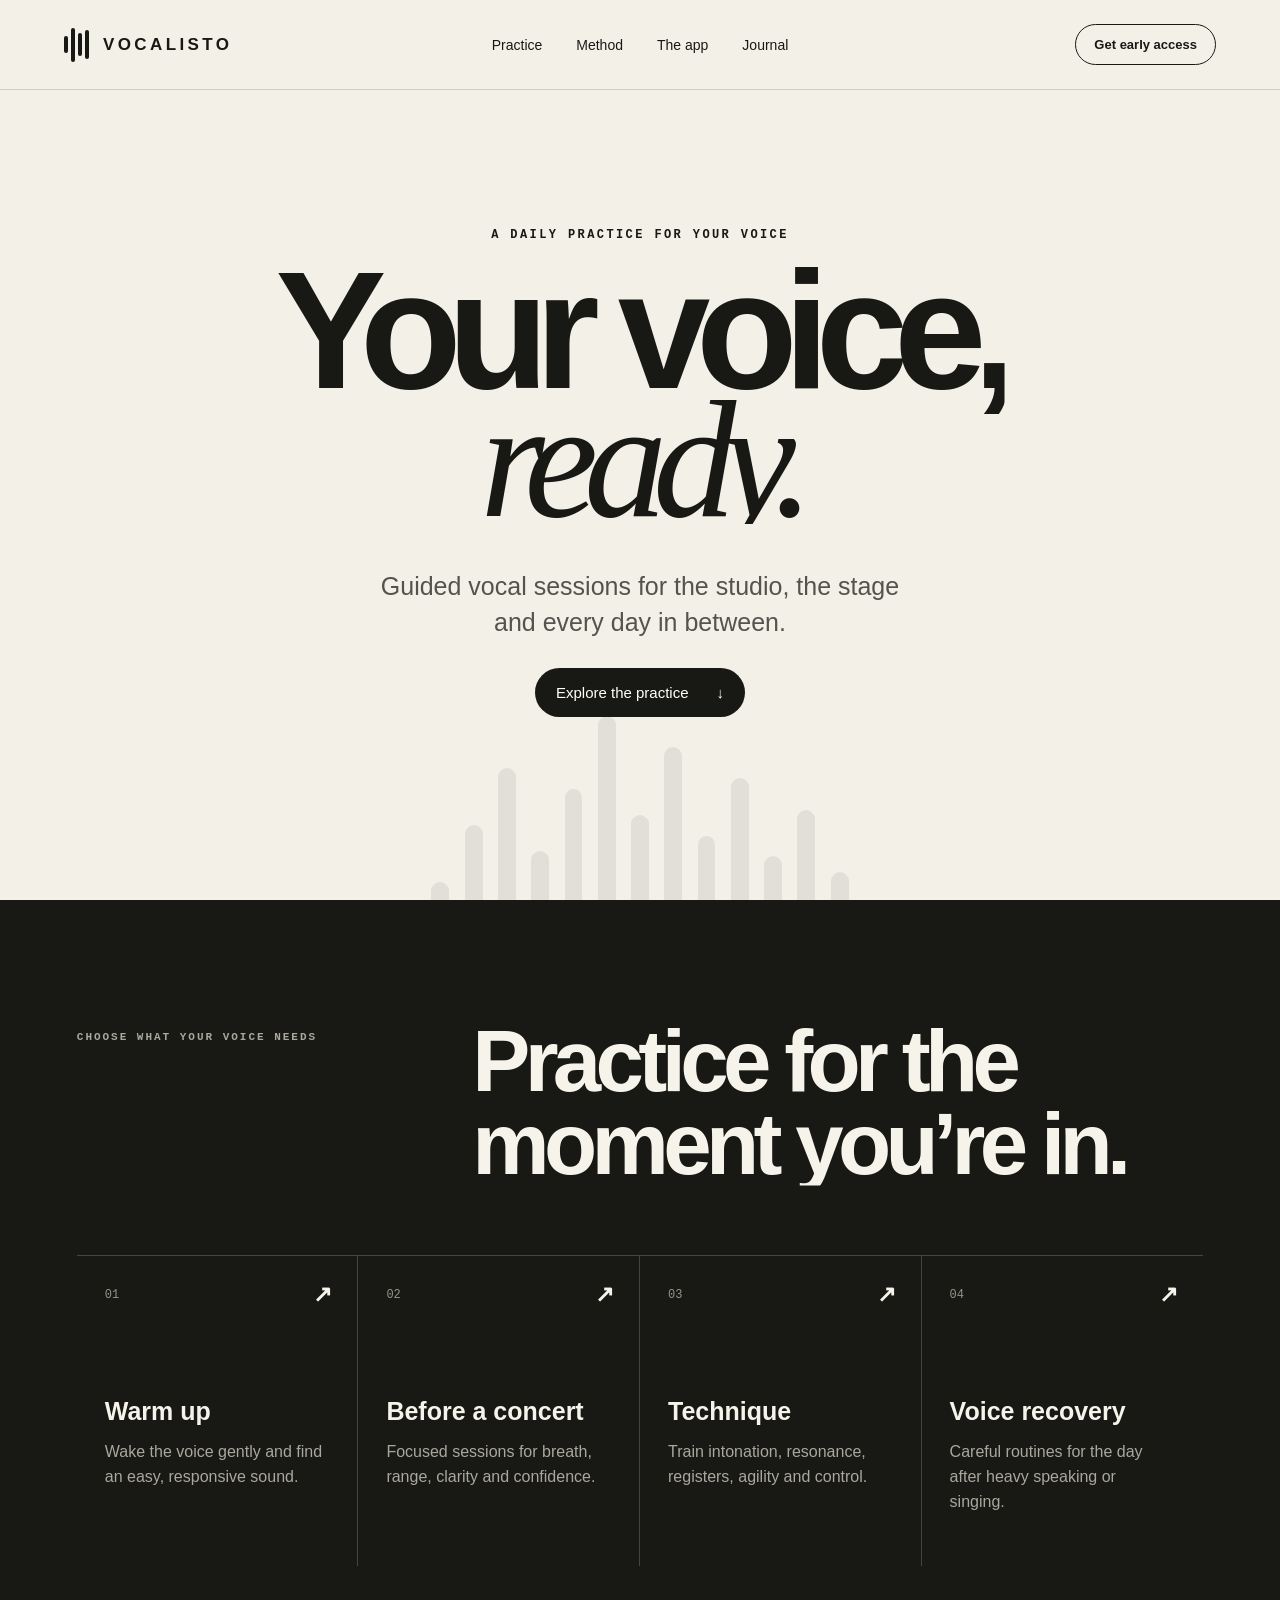
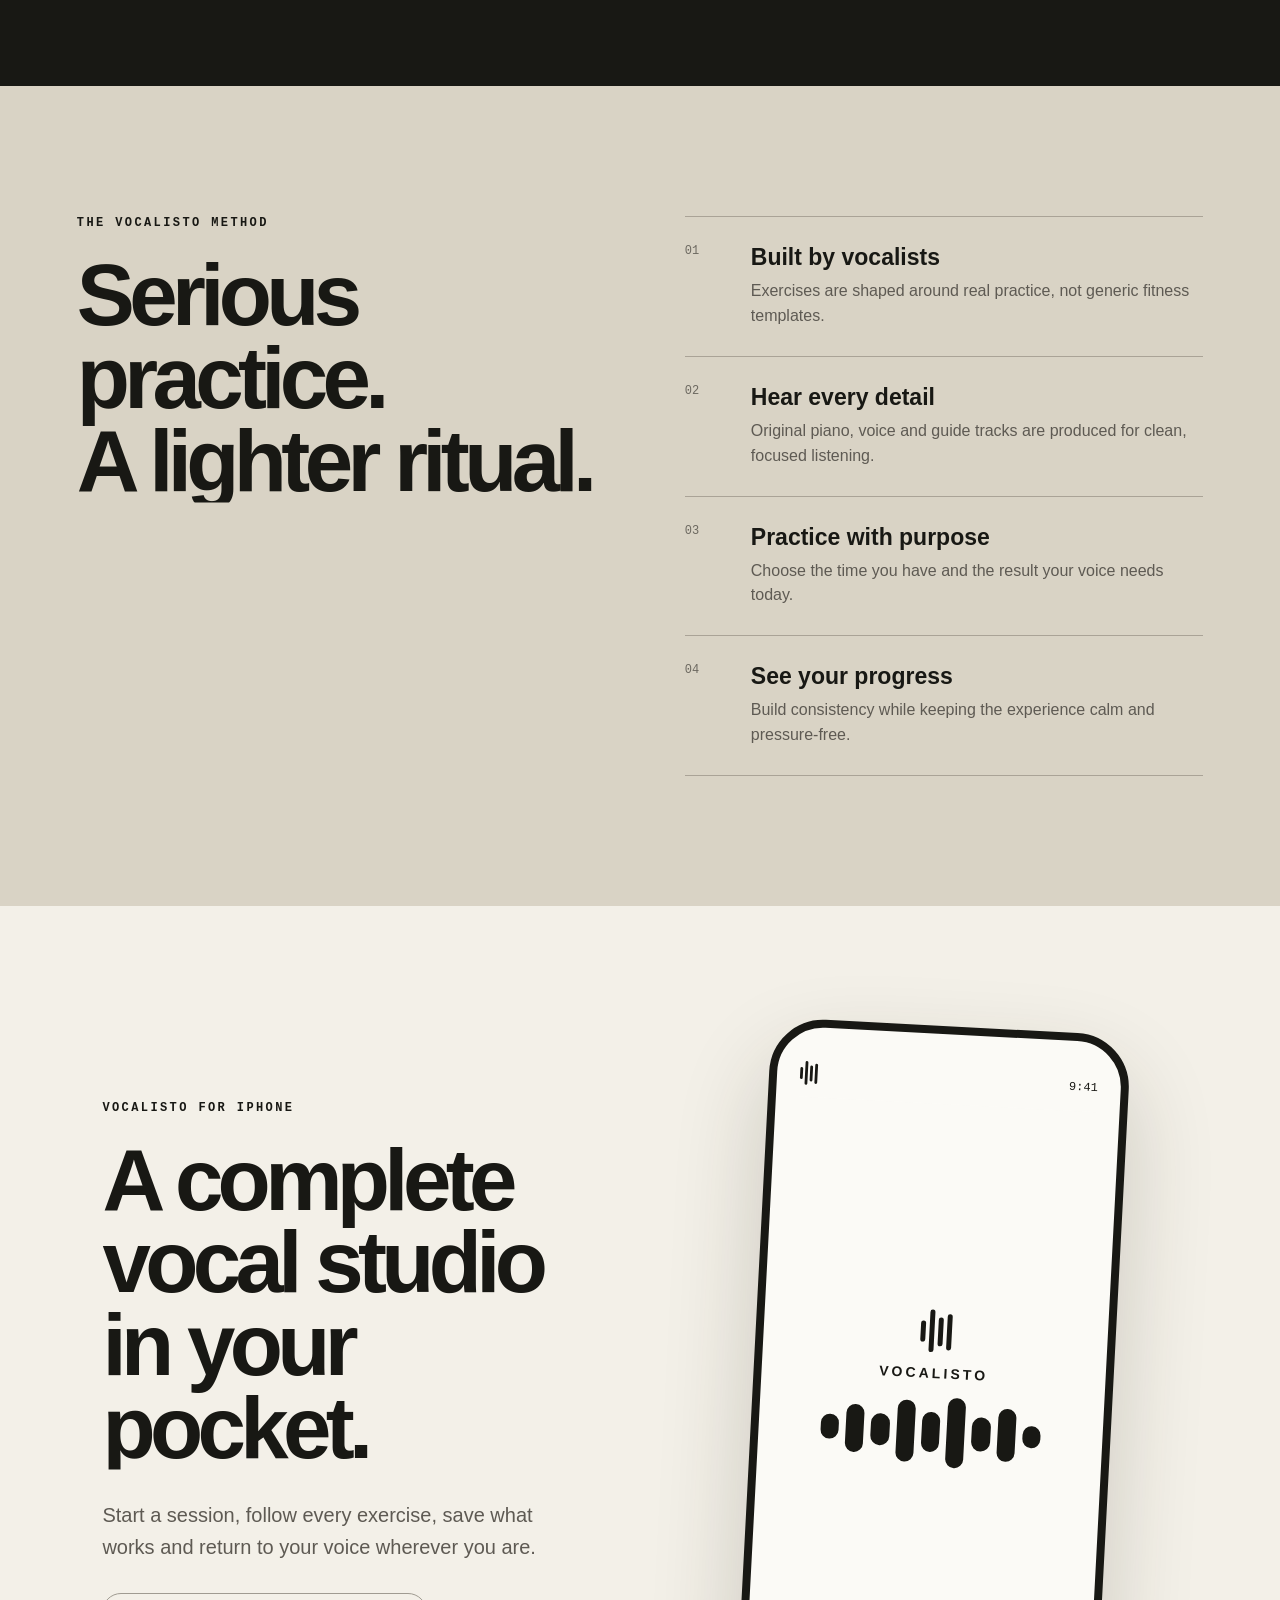
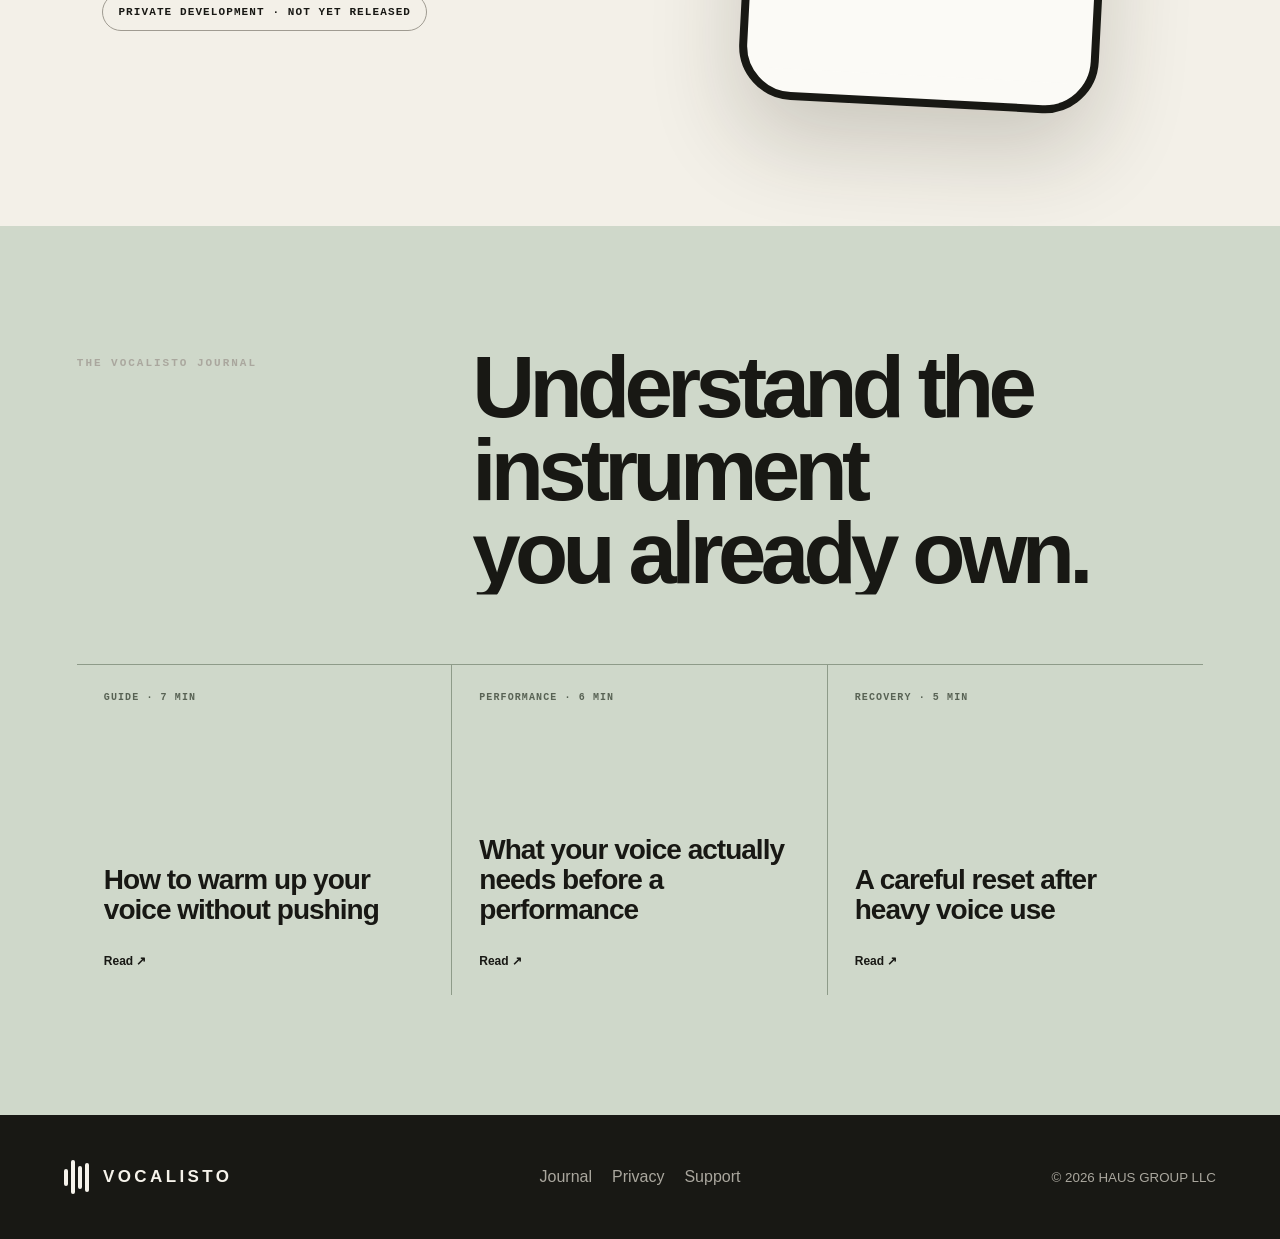
==== commit 65f36b97: "Animate Vocalisto landing and add journal showcase" ====
--- a/index.html
+++ b/index.html
@@ -9,6 +9,7 @@
   <meta property="og:description" content="Guided vocal sessions for the studio, the stage and every day in between.">
   <meta property="og:type" content="website">
   <meta property="og:url" content="https://vocalisto.app">
+  <link rel="stylesheet" href="/landing-motion.css">
   <style>
     :root{--ink:#181814;--cream:#f3f0e8;--paper:#fbfaf6;--stone:#d9d3c5;--muted:#5e5a53;--line:#aaa397}
     *{box-sizing:border-box}html{scroll-behavior:smooth}body{margin:0;background:var(--cream);color:var(--ink);font-family:-apple-system,BlinkMacSystemFont,"Helvetica Neue",Arial,sans-serif}a{color:inherit}
@@ -20,32 +21,35 @@
     .app{min-height:820px;display:grid;grid-template-columns:1fr 1fr;align-items:center;gap:8vw;padding:120px clamp(24px,8vw,140px);overflow:hidden}.app-copy>p:not(.kicker){max-width:570px;margin:30px 0;color:var(--muted);font-size:20px;line-height:1.6}.coming{display:inline-block;padding:12px 15px;border:1px solid #9f9b91;border-radius:99px;font:600 11px ui-monospace,monospace;letter-spacing:.1em}.phone{justify-self:center;width:min(360px,82vw);min-height:680px;padding:28px 23px;border:8px solid var(--ink);border-radius:54px;background:var(--paper);box-shadow:0 40px 90px #2d271b33;transform:rotate(3deg)}.phone-bar{display:flex;justify-content:space-between;align-items:center}.phone-bar .mark{transform:scale(.7);transform-origin:left}.phone-bar span{font:12px ui-monospace,monospace}.phone>p{margin:75px 0 12px;font:600 10px ui-monospace,monospace;letter-spacing:.16em;color:#79756d}.phone>h3{margin:0;font-size:38px;line-height:1.03;letter-spacing:-.05em}.session{margin-top:60px;padding:24px;border-radius:27px;background:#e4ddd0}.session small{font:10px ui-monospace,monospace}.session strong{display:block;margin:72px 0 10px;font-size:30px}.session p{color:var(--muted);line-height:1.45}.session span{display:inline-block;margin-top:18px;border-radius:99px;padding:14px 18px;background:var(--ink);color:#fff;font-weight:650}
     footer{display:grid;grid-template-columns:1fr auto 1fr;align-items:center;gap:30px;padding:44px clamp(24px,5vw,78px);background:var(--ink);color:#f6f3eb}.footer-links{display:flex;justify-content:center;gap:20px}.footer-links a{color:#aaa79e;text-decoration:none}footer small{justify-self:end;color:#aaa79e}
     @media(max-width:800px){header{height:72px;grid-template-columns:1fr auto;padding:0 20px}.nav{display:none}.brand{font-size:14px}.pill{font-size:11px;padding:10px 13px}.hero{padding-top:110px}.hero h1{font-size:clamp(70px,25vw,110px)}.section-head,.method,.app{grid-template-columns:1fr}.section-head{margin-bottom:40px}.category-grid{grid-template-columns:1fr}.category-grid article{min-height:210px;border-right:0;border-bottom:1px solid #45443e}.category-grid h3{margin-top:58px}.practice,.method,.app{padding-top:85px;padding-bottom:85px}.method{gap:60px}.app{gap:70px}.phone{min-height:600px}footer{grid-template-columns:1fr}.footer-links{justify-content:flex-start}footer small{justify-self:start}}
-    @media(min-width:601px) and (max-width:1100px){.hero{min-height:100svh;padding:116px 34px 84px}.hero h1{font-size:clamp(118px,17vw,178px);line-height:.77;max-width:100%}.kicker{margin-bottom:28px}.lede{max-width:620px;margin-top:40px;font-size:22px}.sound{bottom:-94px;width:min(760px,88vw);height:185px;gap:clamp(10px,1.7vw,18px);opacity:.11;mask-image:linear-gradient(90deg,transparent,#000 18%,#000 82%,transparent);-webkit-mask-image:linear-gradient(90deg,transparent,#000 18%,#000 82%,transparent)}.sound span{width:clamp(4px,.75vw,8px)}}
+    .sound-detail{display:none!important}
+    @media(min-width:601px) and (max-width:1100px){.hero{min-height:100svh;padding:116px 34px 92px}.hero h1{font-size:clamp(128px,18.2vw,184px);line-height:.76;max-width:100%}.kicker{margin-bottom:28px}.lede{max-width:620px;margin-top:42px;font-size:22px}.sound{bottom:-72px;width:min(900px,94vw);height:220px;gap:clamp(12px,1.55vw,17px);opacity:1;mask-image:linear-gradient(90deg,transparent,#000 22%,#000 78%,transparent);-webkit-mask-image:linear-gradient(90deg,transparent,#000 22%,#000 78%,transparent)}.sound span,.sound .sound-detail{display:block!important;width:3px;min-width:3px;background:linear-gradient(to bottom,#1818142c,#1818140c);opacity:calc(.62 + var(--energy) * .38);transform:scaleY(calc(1 + var(--energy) * .22));transition:transform .24s cubic-bezier(.2,.8,.2,1),opacity .24s ease}}
     @media(max-width:600px){.sound{bottom:-82px;width:112vw;height:220px;gap:11px}.sound span{width:clamp(17px,7vw,27px)}}
     @media(prefers-reduced-motion:reduce){html{scroll-behavior:auto}.mark i,.sound span{animation:none!important;transition:none!important}.sound span{transform:none!important}}
   </style>
 </head>
 <body>
-  <header><a class="brand" href="#top"><span class="mark"><i></i><i></i><i></i><i></i></span><b>VOCALISTO</b></a><nav class="nav"><a href="#practice">Practice</a><a href="#method">Method</a><a href="#app">The app</a></nav><a class="pill" href="#app">Get early access</a></header>
+  <header><a class="brand" href="#top"><span class="mark"><i></i><i></i><i></i><i></i></span><b>VOCALISTO</b></a><nav class="nav"><a href="#practice">Practice</a><a href="#method">Method</a><a href="#app">The app</a><a href="#journal">Journal</a></nav><a class="pill" href="#app">Get early access</a></header>
   <main>
-    <section class="hero" id="top"><p class="kicker">A DAILY PRACTICE FOR YOUR VOICE</p><h1>Your voice,<br><em>ready.</em></h1><p class="lede">Guided vocal sessions for the studio, the stage and every day in between.</p><a class="cta" href="#practice">Explore the practice <span>↓</span></a><button class="sound" type="button" aria-label="Play the Vocalisto visual sound wave"><span style="--level:.22"></span><span style="--level:.36"></span><span style="--level:.58"></span><span style="--level:.8"></span><span style="--level:.48"></span><span style="--level:.72"></span><span style="--level:1"></span><span style="--level:.62"></span><span style="--level:.88"></span><span style="--level:.54"></span><span style="--level:.76"></span><span style="--level:.46"></span><span style="--level:.64"></span><span style="--level:.4"></span><span style="--level:.24"></span></button></section>
-    <section class="practice" id="practice"><div class="section-head"><p>CHOOSE WHAT YOUR VOICE NEEDS</p><h2>Practice for the<br>moment you’re in.</h2></div><div class="category-grid">
+    <section class="hero" id="top"><p class="kicker">A DAILY PRACTICE FOR YOUR VOICE</p><h1 data-reveal="type">Your voice,<br><em>ready.</em></h1><p class="lede">Guided vocal sessions for the studio, the stage and every day in between.</p><a class="cta" href="#practice">Explore the practice <span>↓</span></a><button class="sound" type="button" aria-label="Play the Vocalisto visual sound wave"><span style="--level:.22"></span><span class="sound-detail" style="--level:.3"></span><span style="--level:.36"></span><span class="sound-detail" style="--level:.46"></span><span style="--level:.58"></span><span class="sound-detail" style="--level:.69"></span><span style="--level:.8"></span><span class="sound-detail" style="--level:.6"></span><span style="--level:.48"></span><span class="sound-detail" style="--level:.66"></span><span style="--level:.72"></span><span class="sound-detail" style="--level:.86"></span><span style="--level:1"></span><span class="sound-detail" style="--level:.77"></span><span style="--level:.62"></span><span class="sound-detail" style="--level:.7"></span><span style="--level:.88"></span><span class="sound-detail" style="--level:.68"></span><span style="--level:.54"></span><span class="sound-detail" style="--level:.63"></span><span style="--level:.76"></span><span class="sound-detail" style="--level:.56"></span><span style="--level:.46"></span><span class="sound-detail" style="--level:.53"></span><span style="--level:.64"></span><span class="sound-detail" style="--level:.48"></span><span style="--level:.4"></span><span class="sound-detail" style="--level:.31"></span><span style="--level:.24"></span></button></section>
+    <section class="practice" id="practice"><div class="section-head"><p>CHOOSE WHAT YOUR VOICE NEEDS</p><h2 data-reveal="type">Practice for the<br>moment you’re in.</h2></div><div class="category-grid">
       <article><small>01</small><b>↗</b><h3>Warm up</h3><p>Wake the voice gently and find an easy, responsive sound.</p></article>
       <article><small>02</small><b>↗</b><h3>Before a concert</h3><p>Focused sessions for breath, range, clarity and confidence.</p></article>
       <article><small>03</small><b>↗</b><h3>Technique</h3><p>Train intonation, resonance, registers, agility and control.</p></article>
       <article><small>04</small><b>↗</b><h3>Voice recovery</h3><p>Careful routines for the day after heavy speaking or singing.</p></article>
     </div></section>
-    <section class="method" id="method"><div><p class="kicker">THE VOCALISTO METHOD</p><h2>Serious practice.<br>A lighter ritual.</h2></div><div class="features">
+    <section class="method" id="method"><div><p class="kicker">THE VOCALISTO METHOD</p><h2 data-reveal="type">Serious practice.<br>A lighter ritual.</h2></div><div class="features">
       <article><small>01</small><div><h3>Built by vocalists</h3><p>Exercises are shaped around real practice, not generic fitness templates.</p></div></article>
       <article><small>02</small><div><h3>Hear every detail</h3><p>Original piano, voice and guide tracks are produced for clean, focused listening.</p></div></article>
       <article><small>03</small><div><h3>Practice with purpose</h3><p>Choose the time you have and the result your voice needs today.</p></div></article>
       <article><small>04</small><div><h3>See your progress</h3><p>Build consistency while keeping the experience calm and pressure-free.</p></div></article>
     </div></section>
-    <section class="app" id="app"><div class="app-copy"><p class="kicker">VOCALISTO FOR IPHONE</p><h2>A complete vocal studio in your pocket.</h2><p>Start a session, follow every exercise, save what works and return to your voice wherever you are.</p><span class="coming">PRIVATE DEVELOPMENT · NOT YET RELEASED</span></div><div class="phone"><div class="phone-bar"><span class="mark"><i></i><i></i><i></i><i></i></span><span>9:41</span></div><p>GOOD MORNING</p><h3>How does your<br>voice feel today?</h3><div class="session"><small>RECOMMENDED NOW · 8 MIN</small><strong>Pre-show focus</strong><p>Breath, range and clarity — without pushing.</p><span>▶ Start session</span></div></div></section>
+    <section class="app" id="app"><div class="app-copy"><p class="kicker">VOCALISTO FOR IPHONE</p><h2 data-reveal="type">A complete vocal studio in your pocket.</h2><p>Start a session, follow every exercise, save what works and return to your voice wherever you are.</p><span class="coming">PRIVATE DEVELOPMENT · NOT YET RELEASED</span></div><div class="phone is-loading"><div class="phone-bar"><span class="mark"><i></i><i></i><i></i><i></i></span><span>9:41</span></div><div class="phone-loader"><span class="mark"><i></i><i></i><i></i><i></i></span><strong>VOCALISTO</strong><div><i style="height:36%"></i><i style="height:68%"></i><i style="height:45%"></i><i style="height:88%"></i><i style="height:57%"></i><i style="height:100%"></i><i style="height:49%"></i><i style="height:76%"></i><i style="height:31%"></i></div></div><div class="phone-content"><p>GOOD MORNING, KATE</p><h3>How does your<br>voice feel today?</h3><div class="phone-feelings"><span>☁ Tired</span><span>◐ Neutral</span><span class="selected">✦ Ready</span></div><div class="session"><small>RECOMMENDED NOW · 8 MIN</small><strong>Pre-show focus</strong><p>Breath, range and clarity — without pushing.</p><span>▶ Start session</span></div></div></div></section>
+    <section class="journal" id="journal"><div class="section-head"><p>THE VOCALISTO JOURNAL</p><h2 data-reveal="type">Understand the instrument<br>you already own.</h2></div><div class="journal-grid"><a href="/journal/how-to-warm-up-your-voice.html"><small>GUIDE · 7 MIN</small><h3>How to warm up your voice without pushing</h3><span>Read ↗</span></a><a href="/journal/before-a-performance.html"><small>PERFORMANCE · 6 MIN</small><h3>What your voice actually needs before a performance</h3><span>Read ↗</span></a><a href="/journal/after-heavy-voice-use.html"><small>RECOVERY · 5 MIN</small><h3>A careful reset after heavy voice use</h3><span>Read ↗</span></a></div></section>
   </main>
-  <footer><div class="brand"><span class="mark"><i></i><i></i><i></i><i></i></span><b>VOCALISTO</b></div><div class="footer-links"><a href="/privacy.html">Privacy</a><a href="/support.html">Support</a></div><small>© 2026 HAUS GROUP LLC</small></footer>
+  <footer><div class="brand footer-brand"><span class="mark"><i></i><i></i><i></i><i></i></span><b>VOCALISTO</b></div><div class="footer-links"><a href="/journal/">Journal</a><a href="/privacy.html">Privacy</a><a href="/support.html">Support</a></div><small>© 2026 HAUS GROUP LLC</small></footer>
   <script>
     (()=>{const wave=document.querySelector('.sound');if(!wave)return;const bars=[...wave.querySelectorAll('span')];const shape=x=>{const box=wave.getBoundingClientRect(),point=x-box.left;bars.forEach((bar,index)=>{const center=(index+.5)/bars.length*box.width;bar.style.setProperty('--energy',Math.max(0,1-Math.abs(point-center)/(box.width*.28)).toFixed(3))})};const reset=()=>bars.forEach(bar=>bar.style.removeProperty('--energy'));wave.addEventListener('pointermove',event=>shape(event.clientX));wave.addEventListener('pointerdown',event=>shape(event.clientX));wave.addEventListener('pointerleave',reset);wave.addEventListener('click',()=>{wave.classList.remove('is-pulsing');requestAnimationFrame(()=>wave.classList.add('is-pulsing'))});wave.addEventListener('animationend',()=>wave.classList.remove('is-pulsing'))})();
   </script>
+  <script src="/landing-motion.js" defer></script>
 </body>
 </html>
--- a/landing-motion.css
+++ b/landing-motion.css
@@ -0,0 +1,19 @@
+[data-reveal="type"]{clip-path:inset(0 100% 0 0);transform:translateY(12px);opacity:.35;transition:clip-path 1.05s steps(9,end),transform .7s cubic-bezier(.2,.8,.2,1),opacity .35s ease}
+[data-reveal="type"].is-visible{clip-path:inset(0);transform:none;opacity:1}
+.phone{position:relative;overflow:hidden}
+.phone-content{opacity:0;transform:translateY(18px);transition:opacity .6s ease .12s,transform .7s cubic-bezier(.2,.8,.2,1) .12s}
+.phone.is-loaded .phone-content{opacity:1;transform:none}
+.phone-loader{position:absolute;z-index:3;inset:70px 23px 23px;display:flex;flex-direction:column;align-items:center;justify-content:center;gap:16px;background:var(--paper);transition:opacity .45s ease,transform .55s ease}
+.phone-loader>.mark{transform:scale(1.25)}
+.phone-loader>strong{font-size:14px;letter-spacing:.22em}
+.phone-loader>div{width:74%;height:70px;display:flex;align-items:center;justify-content:center;gap:7px}
+.phone-loader>div i{display:block;flex:1;border-radius:99px;background:var(--ink);animation:loader-wave .9s ease-in-out infinite}
+.phone-loader>div i:nth-child(2n){animation-delay:.1s}.phone-loader>div i:nth-child(3n){animation-delay:.2s}
+.phone.is-loaded .phone-loader{opacity:0;transform:scale(.96);pointer-events:none}
+.phone-content>p{margin:75px 0 12px;font:600 10px ui-monospace,monospace;letter-spacing:.16em;color:#79756d}.phone-content>h3{margin:0;font-size:38px;line-height:1.03;letter-spacing:-.05em}
+.phone-feelings{display:grid;grid-template-columns:repeat(3,1fr);gap:5px;margin-top:25px}.phone-feelings span{padding:10px 4px;border:1px solid #d2cec4;border-radius:11px;text-align:center;font-size:9px}.phone-feelings .selected{background:var(--ink);color:#fff}.phone-content .session{margin-top:24px}
+.journal{padding:120px clamp(24px,6vw,96px);background:#cfd8ca}.journal .section-head h2{margin:0;font-size:clamp(48px,6.8vw,98px);line-height:.95;letter-spacing:-.065em}.journal-grid{display:grid;grid-template-columns:repeat(3,1fr);border-top:1px solid #8e9b89}.journal-grid a{min-height:330px;display:flex;flex-direction:column;padding:27px;border-right:1px solid #8e9b89;text-decoration:none;transition:background .25s ease}.journal-grid a:last-child{border-right:0}.journal-grid a:hover{background:#ffffff47}.journal-grid small{font:600 10px ui-monospace,monospace;letter-spacing:.11em;color:#586254}.journal-grid h3{margin:auto 0 30px;font-size:28px;line-height:1.06;letter-spacing:-.035em}.journal-grid span{font-size:12px;font-weight:700}
+.footer-brand.is-alive .mark i{animation:footer-wave .9s ease-in-out 2}.footer-brand.is-alive .mark i:nth-child(2){animation-delay:.08s}.footer-brand.is-alive .mark i:nth-child(3){animation-delay:.16s}.footer-brand.is-alive .mark i:nth-child(4){animation-delay:.24s}
+@keyframes loader-wave{0%,100%{transform:scaleY(.45);opacity:.45}50%{transform:scaleY(1);opacity:1}}@keyframes footer-wave{0%,100%{transform:scaleY(1)}45%{transform:scaleY(.35)}}
+@media(max-width:800px){.journal{padding:85px clamp(24px,6vw,96px)}.journal-grid{grid-template-columns:1fr}.journal-grid a{min-height:240px;border-right:0;border-bottom:1px solid #8e9b89}.journal-grid a:last-child{border-bottom:0}}
+@media(prefers-reduced-motion:reduce){[data-reveal="type"],.phone-content{clip-path:none!important;transform:none!important;opacity:1!important;transition:none!important}.phone-loader{display:none}.phone-loader i,.footer-brand .mark i{animation:none!important}}
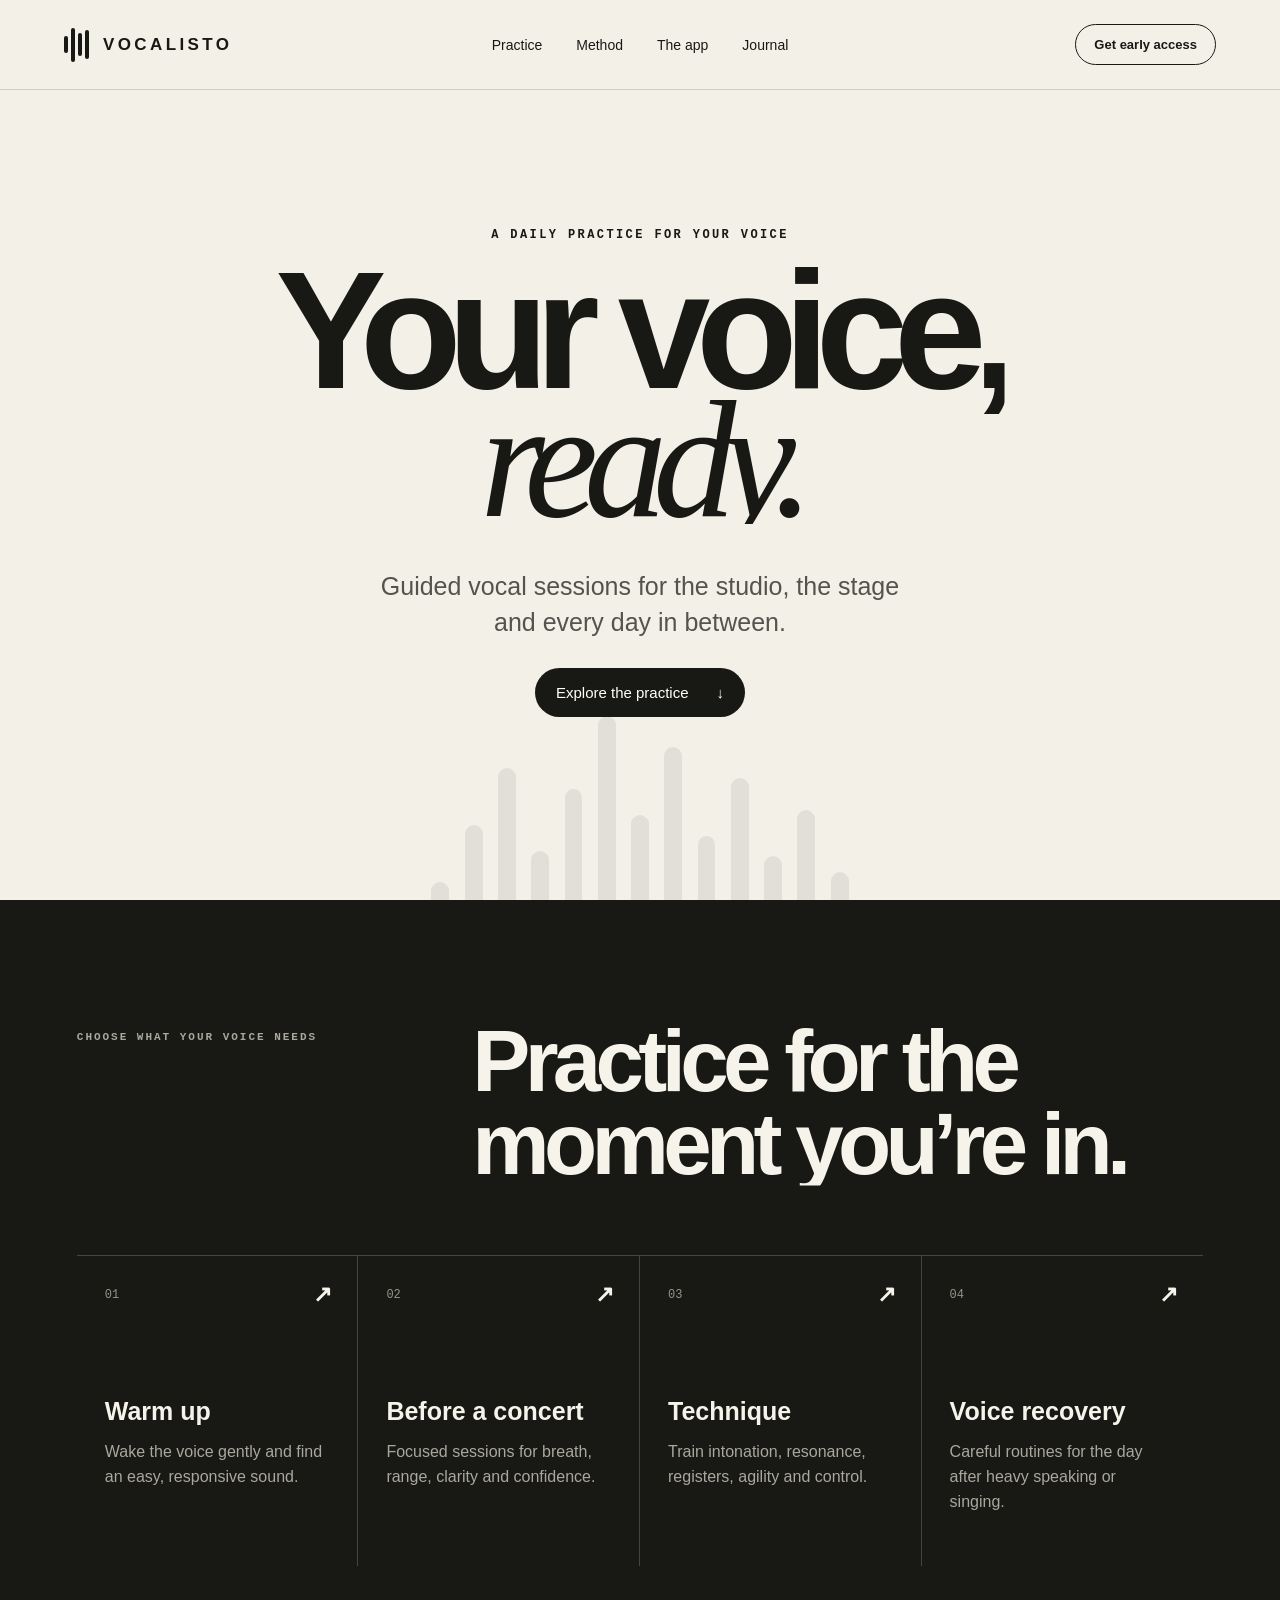
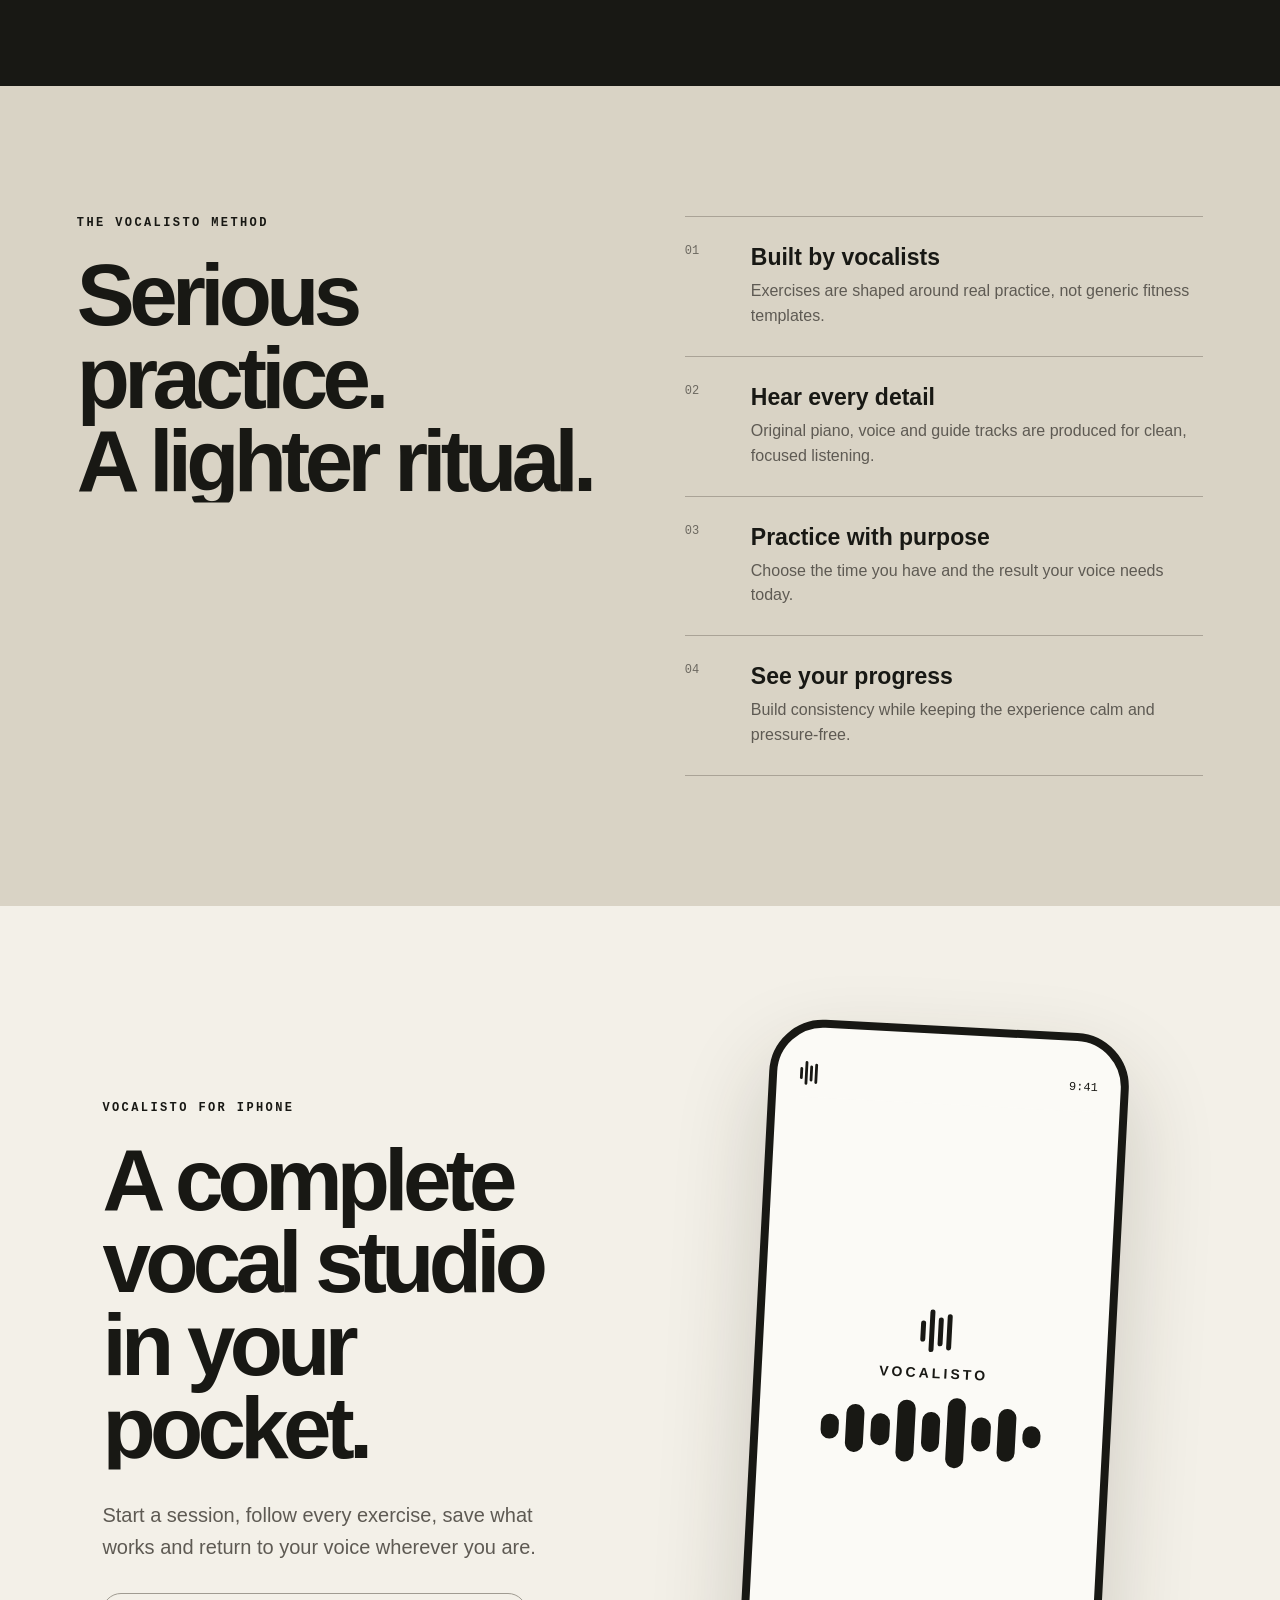
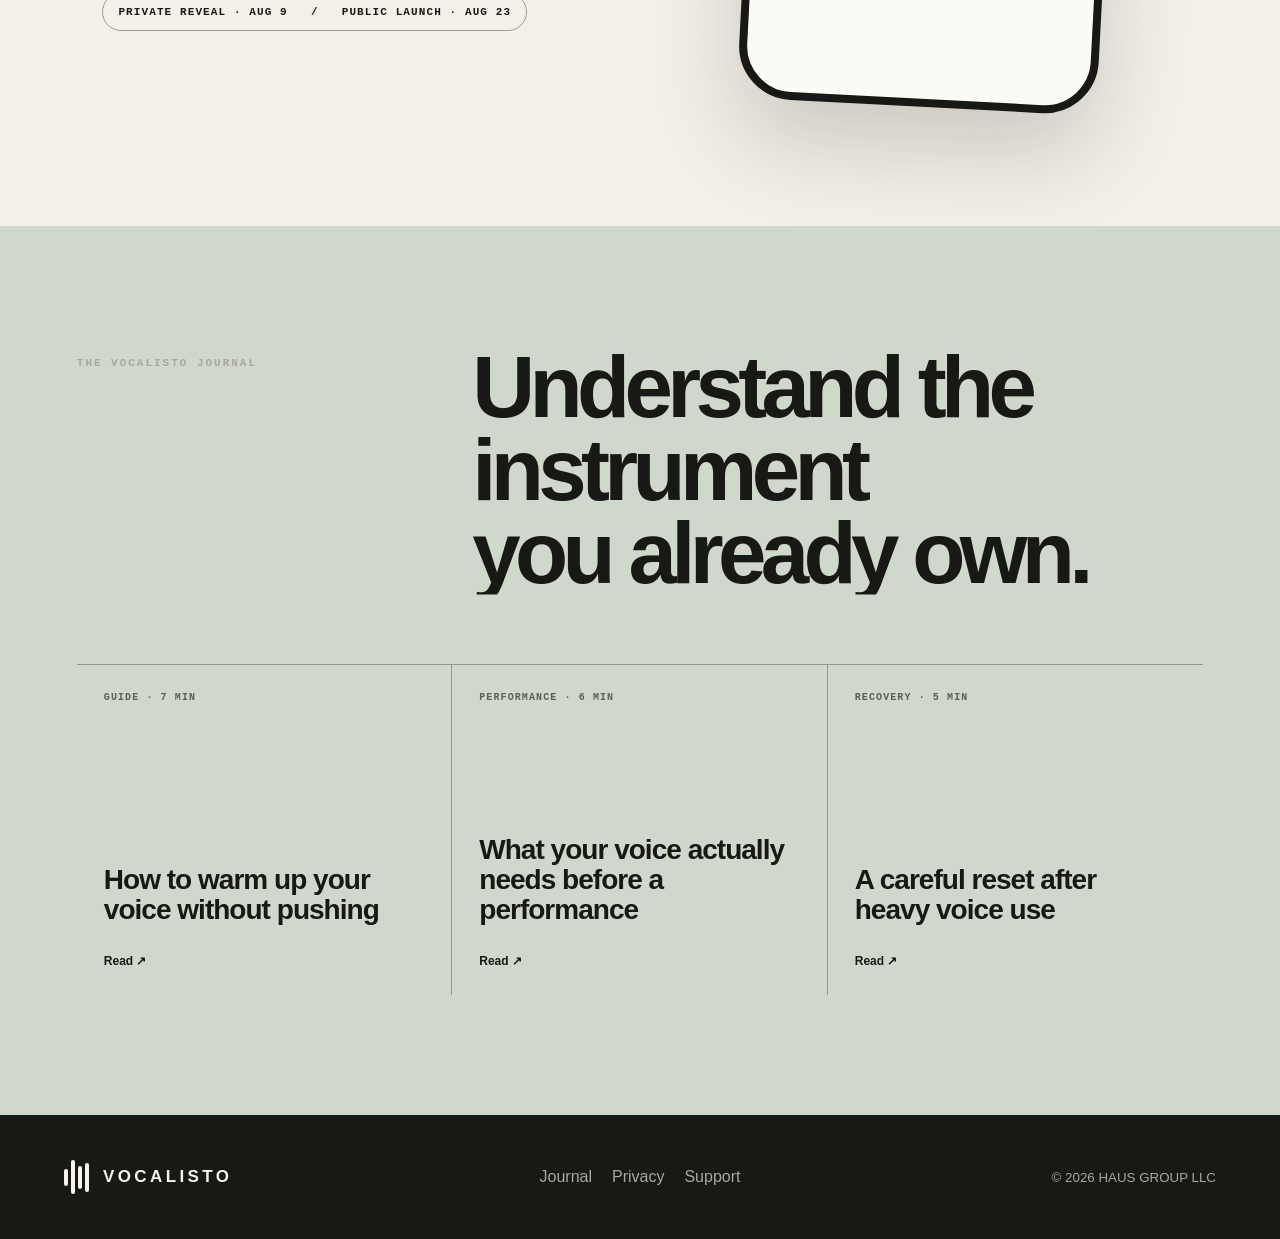
==== commit 2bd66873: "Publish Vocalisto August launch milestones" ====
--- a/index.html
+++ b/index.html
@@ -43,7 +43,7 @@
       <article><small>03</small><div><h3>Practice with purpose</h3><p>Choose the time you have and the result your voice needs today.</p></div></article>
       <article><small>04</small><div><h3>See your progress</h3><p>Build consistency while keeping the experience calm and pressure-free.</p></div></article>
     </div></section>
-    <section class="app" id="app"><div class="app-copy"><p class="kicker">VOCALISTO FOR IPHONE</p><h2 data-reveal="type">A complete vocal studio in your pocket.</h2><p>Start a session, follow every exercise, save what works and return to your voice wherever you are.</p><span class="coming">PRIVATE DEVELOPMENT · NOT YET RELEASED</span></div><div class="phone is-loading"><div class="phone-bar"><span class="mark"><i></i><i></i><i></i><i></i></span><span>9:41</span></div><div class="phone-loader"><span class="mark"><i></i><i></i><i></i><i></i></span><strong>VOCALISTO</strong><div><i style="height:36%"></i><i style="height:68%"></i><i style="height:45%"></i><i style="height:88%"></i><i style="height:57%"></i><i style="height:100%"></i><i style="height:49%"></i><i style="height:76%"></i><i style="height:31%"></i></div></div><div class="phone-content"><p>GOOD MORNING, KATE</p><h3>How does your<br>voice feel today?</h3><div class="phone-feelings"><span>☁ Tired</span><span>◐ Neutral</span><span class="selected">✦ Ready</span></div><div class="session"><small>RECOMMENDED NOW · 8 MIN</small><strong>Pre-show focus</strong><p>Breath, range and clarity — without pushing.</p><span>▶ Start session</span></div></div></div></section>
+    <section class="app" id="app"><div class="app-copy"><p class="kicker">VOCALISTO FOR IPHONE</p><h2 data-reveal="type">A complete vocal studio in your pocket.</h2><p>Start a session, follow every exercise, save what works and return to your voice wherever you are.</p><span class="coming">PRIVATE REVEAL · AUG 9 &nbsp; / &nbsp; PUBLIC LAUNCH · AUG 23</span></div><div class="phone is-loading"><div class="phone-bar"><span class="mark"><i></i><i></i><i></i><i></i></span><span>9:41</span></div><div class="phone-loader"><span class="mark"><i></i><i></i><i></i><i></i></span><strong>VOCALISTO</strong><div><i style="height:36%"></i><i style="height:68%"></i><i style="height:45%"></i><i style="height:88%"></i><i style="height:57%"></i><i style="height:100%"></i><i style="height:49%"></i><i style="height:76%"></i><i style="height:31%"></i></div></div><div class="phone-content"><p>GOOD MORNING, KATE</p><h3>How does your<br>voice feel today?</h3><div class="phone-feelings"><span>☁ Tired</span><span>◐ Neutral</span><span class="selected">✦ Ready</span></div><div class="session"><small>RECOMMENDED NOW · 8 MIN</small><strong>Pre-show focus</strong><p>Breath, range and clarity — without pushing.</p><span>▶ Start session</span></div></div></div></section>
     <section class="journal" id="journal"><div class="section-head"><p>THE VOCALISTO JOURNAL</p><h2 data-reveal="type">Understand the instrument<br>you already own.</h2></div><div class="journal-grid"><a href="/journal/how-to-warm-up-your-voice.html"><small>GUIDE · 7 MIN</small><h3>How to warm up your voice without pushing</h3><span>Read ↗</span></a><a href="/journal/before-a-performance.html"><small>PERFORMANCE · 6 MIN</small><h3>What your voice actually needs before a performance</h3><span>Read ↗</span></a><a href="/journal/after-heavy-voice-use.html"><small>RECOVERY · 5 MIN</small><h3>A careful reset after heavy voice use</h3><span>Read ↗</span></a></div></section>
   </main>
   <footer><div class="brand footer-brand"><span class="mark"><i></i><i></i><i></i><i></i></span><b>VOCALISTO</b></div><div class="footer-links"><a href="/journal/">Journal</a><a href="/privacy.html">Privacy</a><a href="/support.html">Support</a></div><small>© 2026 HAUS GROUP LLC</small></footer>
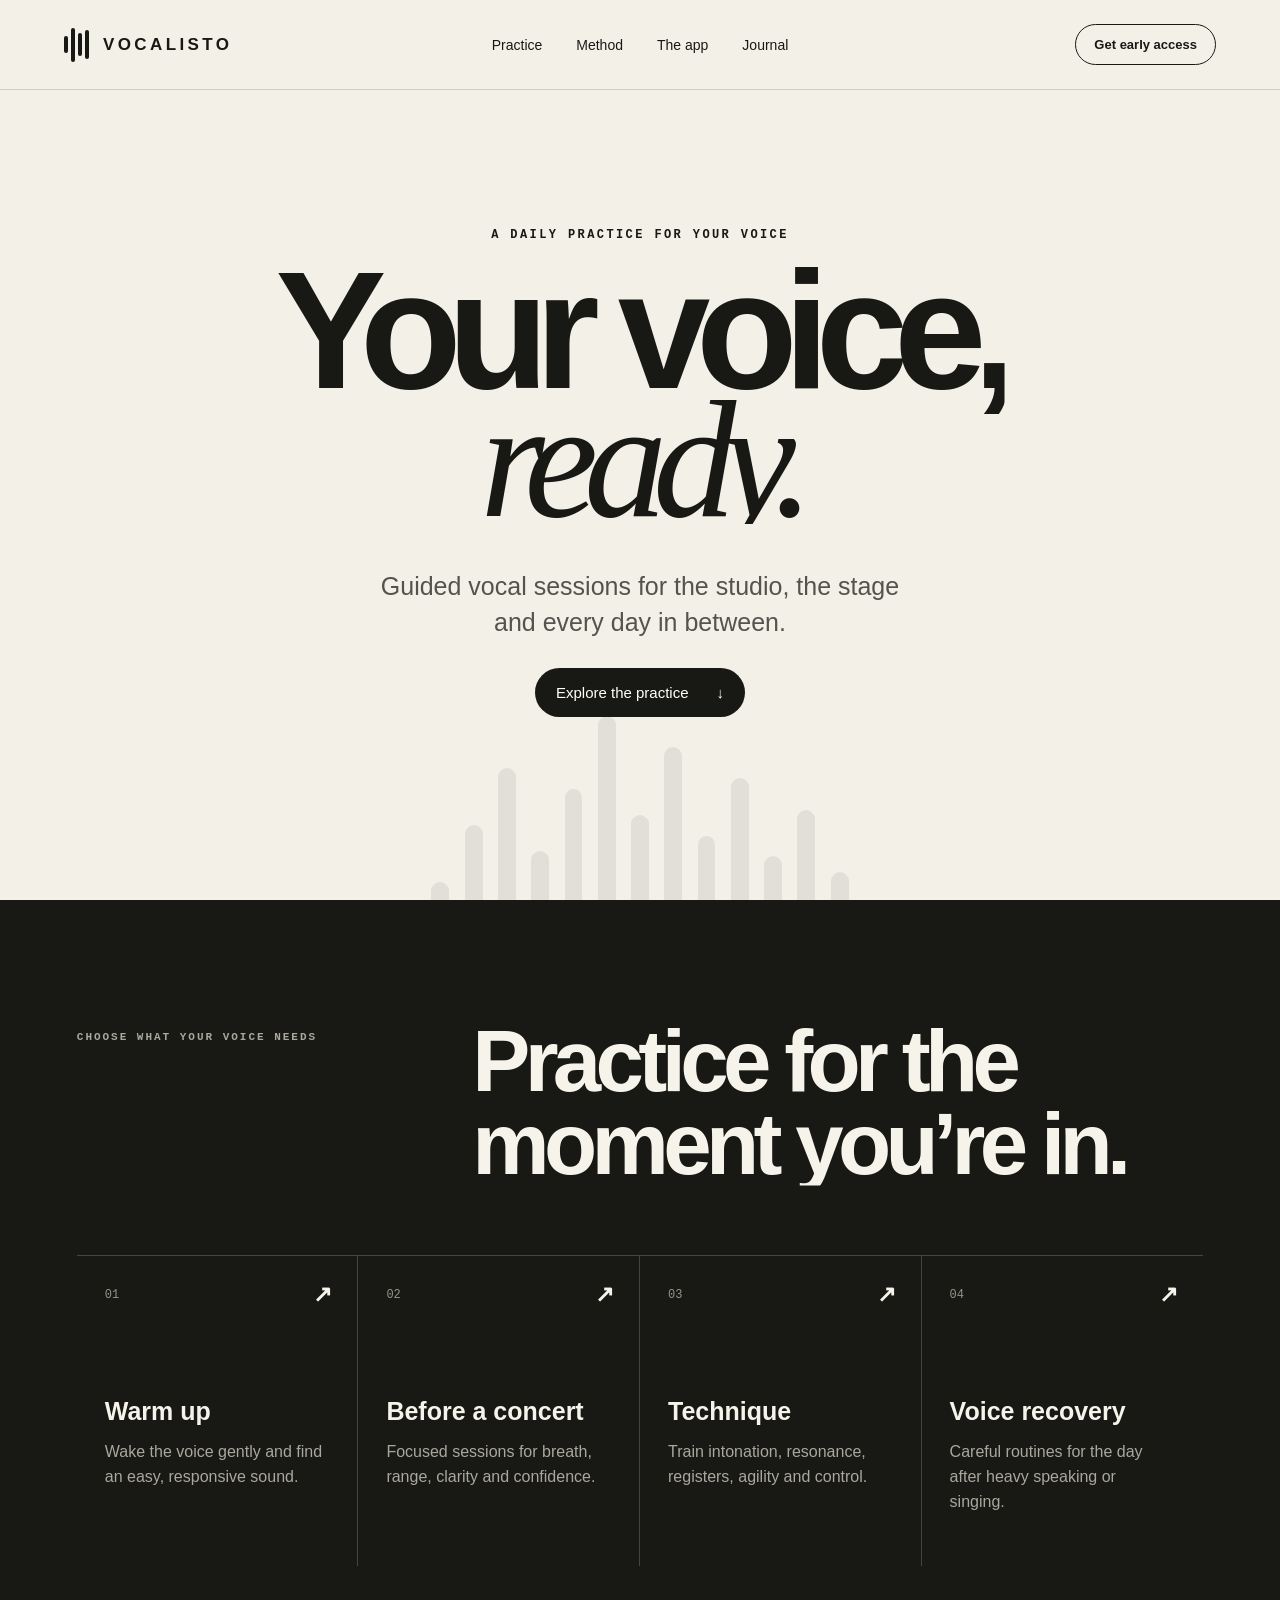
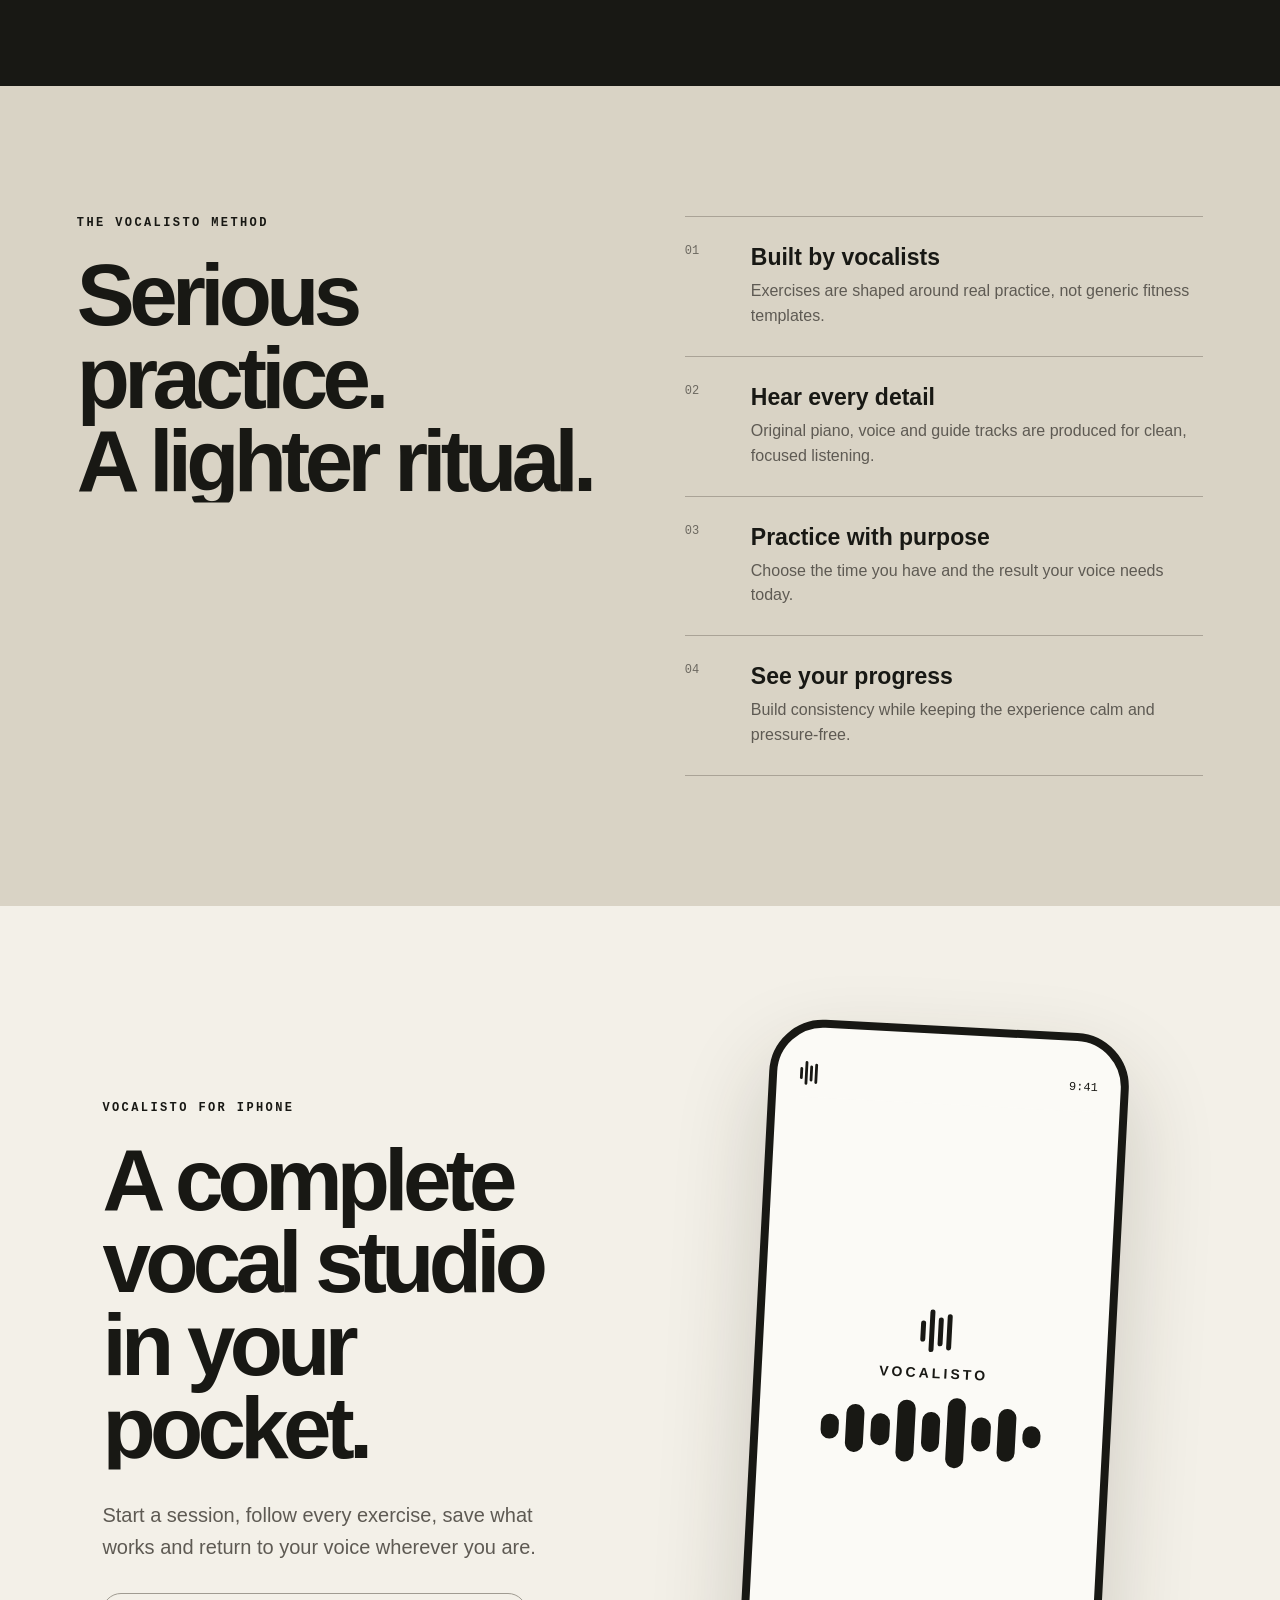
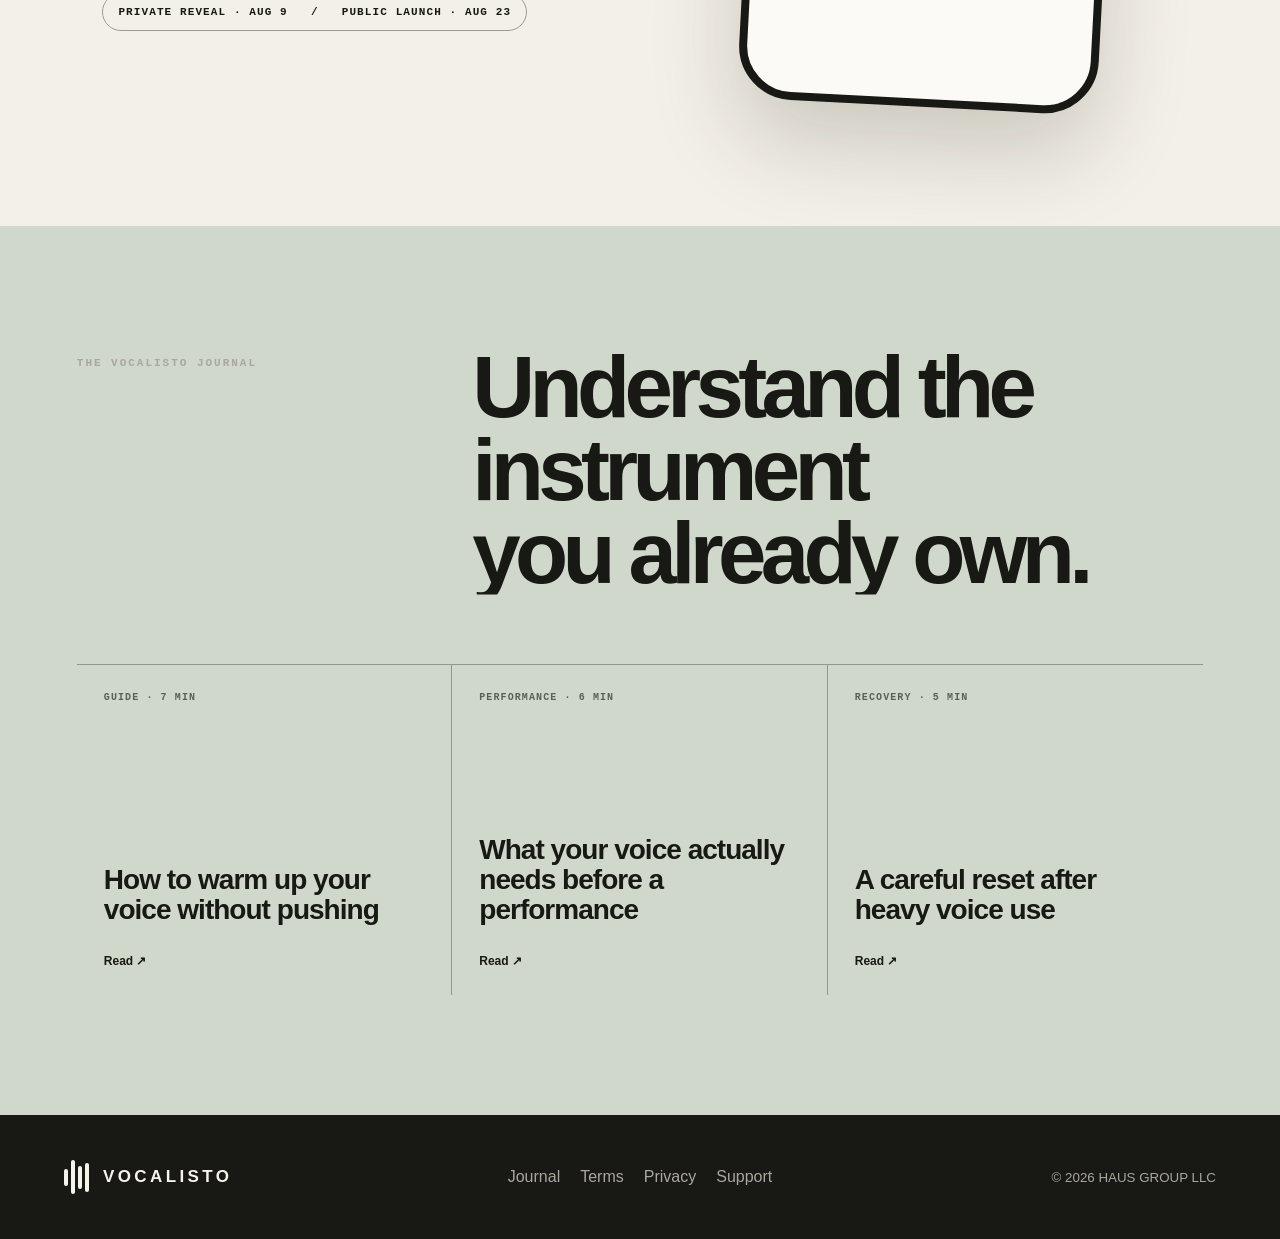
==== commit d8cd377b: "Harden Vocalisto public site for launch" ====
--- a/index.html
+++ b/index.html
@@ -3,16 +3,29 @@
 <head>
   <meta charset="utf-8">
   <meta name="viewport" content="width=device-width,initial-scale=1">
-  <title>Vocalisto — Your voice, ready</title>
-  <meta name="description" content="High-quality guided vocal practice for warm-up, technique, performance and recovery.">
-  <meta property="og:title" content="Vocalisto — Your voice, ready">
+  <title>Vocalisto — Guided Vocal Practice for Singers</title>
+  <meta name="description" content="Guided vocal practice for singers: warm-ups, technique, performance preparation, voice care and meaningful progress in one calm daily ritual.">
+  <link rel="canonical" href="https://vocalisto.app/">
+  <link rel="icon" href="/favicon.svg" type="image/svg+xml">
+  <link rel="manifest" href="/site.webmanifest">
+  <meta name="theme-color" content="#181814">
+  <meta property="og:title" content="Vocalisto — Guided Vocal Practice for Singers">
   <meta property="og:description" content="Guided vocal sessions for the studio, the stage and every day in between.">
   <meta property="og:type" content="website">
-  <meta property="og:url" content="https://vocalisto.app">
+  <meta property="og:url" content="https://vocalisto.app/">
+  <meta property="og:site_name" content="Vocalisto">
+  <meta property="og:image" content="https://vocalisto.app/social-card.png">
+  <meta property="og:image:width" content="1200">
+  <meta property="og:image:height" content="630">
+  <meta name="twitter:card" content="summary_large_image">
+  <meta name="twitter:title" content="Vocalisto — Guided Vocal Practice for Singers">
+  <meta name="twitter:description" content="Guided vocal sessions for the studio, the stage and every day in between.">
+  <meta name="twitter:image" content="https://vocalisto.app/social-card.png">
+  <script type="application/ld+json">{"@context":"https://schema.org","@graph":[{"@type":"Organization","@id":"https://vocalisto.app/#organization","name":"Vocalisto","url":"https://vocalisto.app/","logo":"https://vocalisto.app/favicon.svg","parentOrganization":{"@type":"Organization","name":"HAUS GROUP LLC"}},{"@type":"WebSite","@id":"https://vocalisto.app/#website","url":"https://vocalisto.app/","name":"Vocalisto","description":"Guided vocal practice for warm-up, technique, performance and recovery.","publisher":{"@id":"https://vocalisto.app/#organization"},"inLanguage":"en"}]}</script>
   <link rel="stylesheet" href="/landing-motion.css">
   <style>
     :root{--ink:#181814;--cream:#f3f0e8;--paper:#fbfaf6;--stone:#d9d3c5;--muted:#5e5a53;--line:#aaa397}
-    *{box-sizing:border-box}html{scroll-behavior:smooth}body{margin:0;background:var(--cream);color:var(--ink);font-family:-apple-system,BlinkMacSystemFont,"Helvetica Neue",Arial,sans-serif}a{color:inherit}
+    *{box-sizing:border-box}html{scroll-behavior:smooth}body{margin:0;background:var(--cream);color:var(--ink);font-family:-apple-system,BlinkMacSystemFont,"Helvetica Neue",Arial,sans-serif}a{color:inherit}:focus-visible{outline:3px solid #e05b43;outline-offset:4px}.skip-link{position:fixed;z-index:1000;top:12px;left:12px;padding:11px 15px;border-radius:99px;background:var(--ink);color:var(--cream);text-decoration:none;transform:translateY(-180%);transition:transform .18s ease}.skip-link:focus{transform:translateY(0)}
     .mark{height:36px;display:flex;align-items:center;gap:3px}.mark i{display:block;width:4px;height:17px;border-radius:4px;background:currentColor;transform-origin:center;transition:transform .3s cubic-bezier(.2,.8,.2,1)}.mark i:nth-child(2){height:34px}.mark i:nth-child(3){height:23px}.mark i:nth-child(4){height:29px}.brand:hover .mark i,.brand:focus-visible .mark i{animation:mark-listen .72s ease-in-out}.brand:hover .mark i:nth-child(2),.brand:focus-visible .mark i:nth-child(2){animation-delay:.06s}.brand:hover .mark i:nth-child(3),.brand:focus-visible .mark i:nth-child(3){animation-delay:.12s}.brand:hover .mark i:nth-child(4),.brand:focus-visible .mark i:nth-child(4){animation-delay:.18s}
     header{position:absolute;z-index:10;width:100%;height:90px;display:grid;grid-template-columns:1fr auto 1fr;align-items:center;padding:0 clamp(24px,5vw,78px);border-bottom:1px solid #1818142b}.brand{display:flex;align-items:center;gap:14px;text-decoration:none;letter-spacing:.2em;font-size:17px}.nav{display:flex;gap:34px}.nav a{text-decoration:none;font-size:14px}.nav a:hover{text-decoration:underline;text-underline-offset:5px}.pill{justify-self:end;padding:12px 18px;border:1px solid;border-radius:99px;text-decoration:none;font-size:13px;font-weight:650}
     .hero{position:relative;min-height:100svh;display:flex;flex-direction:column;justify-content:center;align-items:center;padding:145px 24px 100px;text-align:center;overflow:hidden}.kicker{margin:0 0 24px;font:600 12px ui-monospace,SFMono-Regular,Menlo,monospace;letter-spacing:.2em}.hero h1{margin:0;font-size:clamp(78px,13vw,190px);line-height:.77;letter-spacing:-.085em}.hero h1 em{font-family:Georgia,serif;font-weight:400}.lede{max-width:560px;margin:44px auto 28px;color:#55534d;font-size:clamp(19px,2vw,25px);line-height:1.45}.cta{position:relative;z-index:2;display:inline-flex;gap:28px;padding:16px 21px;border-radius:99px;background:var(--ink);color:white;text-decoration:none;font-size:15px}.sound{appearance:none;position:absolute;left:50%;bottom:-76px;width:min(1080px,90vw);height:260px;margin:0;padding:0;border:0;background:transparent;display:flex;align-items:flex-end;justify-content:center;gap:clamp(8px,1.2vw,19px);opacity:.1;cursor:crosshair;transform:translateX(-50%);touch-action:manipulation;mask-image:linear-gradient(90deg,transparent,#000 12%,#000 88%,transparent);-webkit-mask-image:linear-gradient(90deg,transparent,#000 12%,#000 88%,transparent)}.sound span{--energy:0;display:block;width:clamp(8px,1.4vw,20px);height:calc(var(--level) * 100%);border-radius:99px;background:var(--ink);transform:scaleY(calc(1 + var(--energy) * .34));transform-origin:center bottom;transition:transform .18s cubic-bezier(.2,.8,.2,1),opacity .18s ease;opacity:calc(.72 + var(--energy) * .28)}.sound.is-pulsing span{animation:wave-pulse .62s cubic-bezier(.2,.8,.2,1)}.sound.is-pulsing span:nth-child(2),.sound.is-pulsing span:nth-child(8){animation-delay:.04s}.sound.is-pulsing span:nth-child(3),.sound.is-pulsing span:nth-child(7){animation-delay:.08s}.sound.is-pulsing span:nth-child(4),.sound.is-pulsing span:nth-child(6){animation-delay:.12s}.sound.is-pulsing span:nth-child(5){animation-delay:.16s}@keyframes wave-pulse{0%,100%{transform:scaleY(1)}42%{transform:scaleY(1.32)}}@keyframes mark-listen{0%,100%{transform:scaleY(1)}45%{transform:scaleY(.55)}}
@@ -28,8 +41,9 @@
   </style>
 </head>
 <body>
+  <a class="skip-link" href="#main-content">Skip to content</a>
   <header><a class="brand" href="#top"><span class="mark"><i></i><i></i><i></i><i></i></span><b>VOCALISTO</b></a><nav class="nav"><a href="#practice">Practice</a><a href="#method">Method</a><a href="#app">The app</a><a href="#journal">Journal</a></nav><a class="pill" href="#app">Get early access</a></header>
-  <main>
+  <main id="main-content">
     <section class="hero" id="top"><p class="kicker">A DAILY PRACTICE FOR YOUR VOICE</p><h1 data-reveal="type">Your voice,<br><em>ready.</em></h1><p class="lede">Guided vocal sessions for the studio, the stage and every day in between.</p><a class="cta" href="#practice">Explore the practice <span>↓</span></a><button class="sound" type="button" aria-label="Play the Vocalisto visual sound wave"><span style="--level:.22"></span><span class="sound-detail" style="--level:.3"></span><span style="--level:.36"></span><span class="sound-detail" style="--level:.46"></span><span style="--level:.58"></span><span class="sound-detail" style="--level:.69"></span><span style="--level:.8"></span><span class="sound-detail" style="--level:.6"></span><span style="--level:.48"></span><span class="sound-detail" style="--level:.66"></span><span style="--level:.72"></span><span class="sound-detail" style="--level:.86"></span><span style="--level:1"></span><span class="sound-detail" style="--level:.77"></span><span style="--level:.62"></span><span class="sound-detail" style="--level:.7"></span><span style="--level:.88"></span><span class="sound-detail" style="--level:.68"></span><span style="--level:.54"></span><span class="sound-detail" style="--level:.63"></span><span style="--level:.76"></span><span class="sound-detail" style="--level:.56"></span><span style="--level:.46"></span><span class="sound-detail" style="--level:.53"></span><span style="--level:.64"></span><span class="sound-detail" style="--level:.48"></span><span style="--level:.4"></span><span class="sound-detail" style="--level:.31"></span><span style="--level:.24"></span></button></section>
     <section class="practice" id="practice"><div class="section-head"><p>CHOOSE WHAT YOUR VOICE NEEDS</p><h2 data-reveal="type">Practice for the<br>moment you’re in.</h2></div><div class="category-grid">
       <article><small>01</small><b>↗</b><h3>Warm up</h3><p>Wake the voice gently and find an easy, responsive sound.</p></article>
@@ -46,7 +60,7 @@
     <section class="app" id="app"><div class="app-copy"><p class="kicker">VOCALISTO FOR IPHONE</p><h2 data-reveal="type">A complete vocal studio in your pocket.</h2><p>Start a session, follow every exercise, save what works and return to your voice wherever you are.</p><span class="coming">PRIVATE REVEAL · AUG 9 &nbsp; / &nbsp; PUBLIC LAUNCH · AUG 23</span></div><div class="phone is-loading"><div class="phone-bar"><span class="mark"><i></i><i></i><i></i><i></i></span><span>9:41</span></div><div class="phone-loader"><span class="mark"><i></i><i></i><i></i><i></i></span><strong>VOCALISTO</strong><div><i style="height:36%"></i><i style="height:68%"></i><i style="height:45%"></i><i style="height:88%"></i><i style="height:57%"></i><i style="height:100%"></i><i style="height:49%"></i><i style="height:76%"></i><i style="height:31%"></i></div></div><div class="phone-content"><p>GOOD MORNING, KATE</p><h3>How does your<br>voice feel today?</h3><div class="phone-feelings"><span>☁ Tired</span><span>◐ Neutral</span><span class="selected">✦ Ready</span></div><div class="session"><small>RECOMMENDED NOW · 8 MIN</small><strong>Pre-show focus</strong><p>Breath, range and clarity — without pushing.</p><span>▶ Start session</span></div></div></div></section>
     <section class="journal" id="journal"><div class="section-head"><p>THE VOCALISTO JOURNAL</p><h2 data-reveal="type">Understand the instrument<br>you already own.</h2></div><div class="journal-grid"><a href="/journal/how-to-warm-up-your-voice.html"><small>GUIDE · 7 MIN</small><h3>How to warm up your voice without pushing</h3><span>Read ↗</span></a><a href="/journal/before-a-performance.html"><small>PERFORMANCE · 6 MIN</small><h3>What your voice actually needs before a performance</h3><span>Read ↗</span></a><a href="/journal/after-heavy-voice-use.html"><small>RECOVERY · 5 MIN</small><h3>A careful reset after heavy voice use</h3><span>Read ↗</span></a></div></section>
   </main>
-  <footer><div class="brand footer-brand"><span class="mark"><i></i><i></i><i></i><i></i></span><b>VOCALISTO</b></div><div class="footer-links"><a href="/journal/">Journal</a><a href="/privacy.html">Privacy</a><a href="/support.html">Support</a></div><small>© 2026 HAUS GROUP LLC</small></footer>
+  <footer><a class="brand footer-brand" href="/" aria-label="Vocalisto home"><span class="mark"><i></i><i></i><i></i><i></i></span><b>VOCALISTO</b></a><div class="footer-links"><a href="/journal/">Journal</a><a href="/terms.html">Terms</a><a href="/privacy.html">Privacy</a><a href="/support.html">Support</a></div><small>© 2026 HAUS GROUP LLC</small></footer>
   <script>
     (()=>{const wave=document.querySelector('.sound');if(!wave)return;const bars=[...wave.querySelectorAll('span')];const shape=x=>{const box=wave.getBoundingClientRect(),point=x-box.left;bars.forEach((bar,index)=>{const center=(index+.5)/bars.length*box.width;bar.style.setProperty('--energy',Math.max(0,1-Math.abs(point-center)/(box.width*.28)).toFixed(3))})};const reset=()=>bars.forEach(bar=>bar.style.removeProperty('--energy'));wave.addEventListener('pointermove',event=>shape(event.clientX));wave.addEventListener('pointerdown',event=>shape(event.clientX));wave.addEventListener('pointerleave',reset);wave.addEventListener('click',()=>{wave.classList.remove('is-pulsing');requestAnimationFrame(()=>wave.classList.add('is-pulsing'))});wave.addEventListener('animationend',()=>wave.classList.remove('is-pulsing'))})();
   </script>
